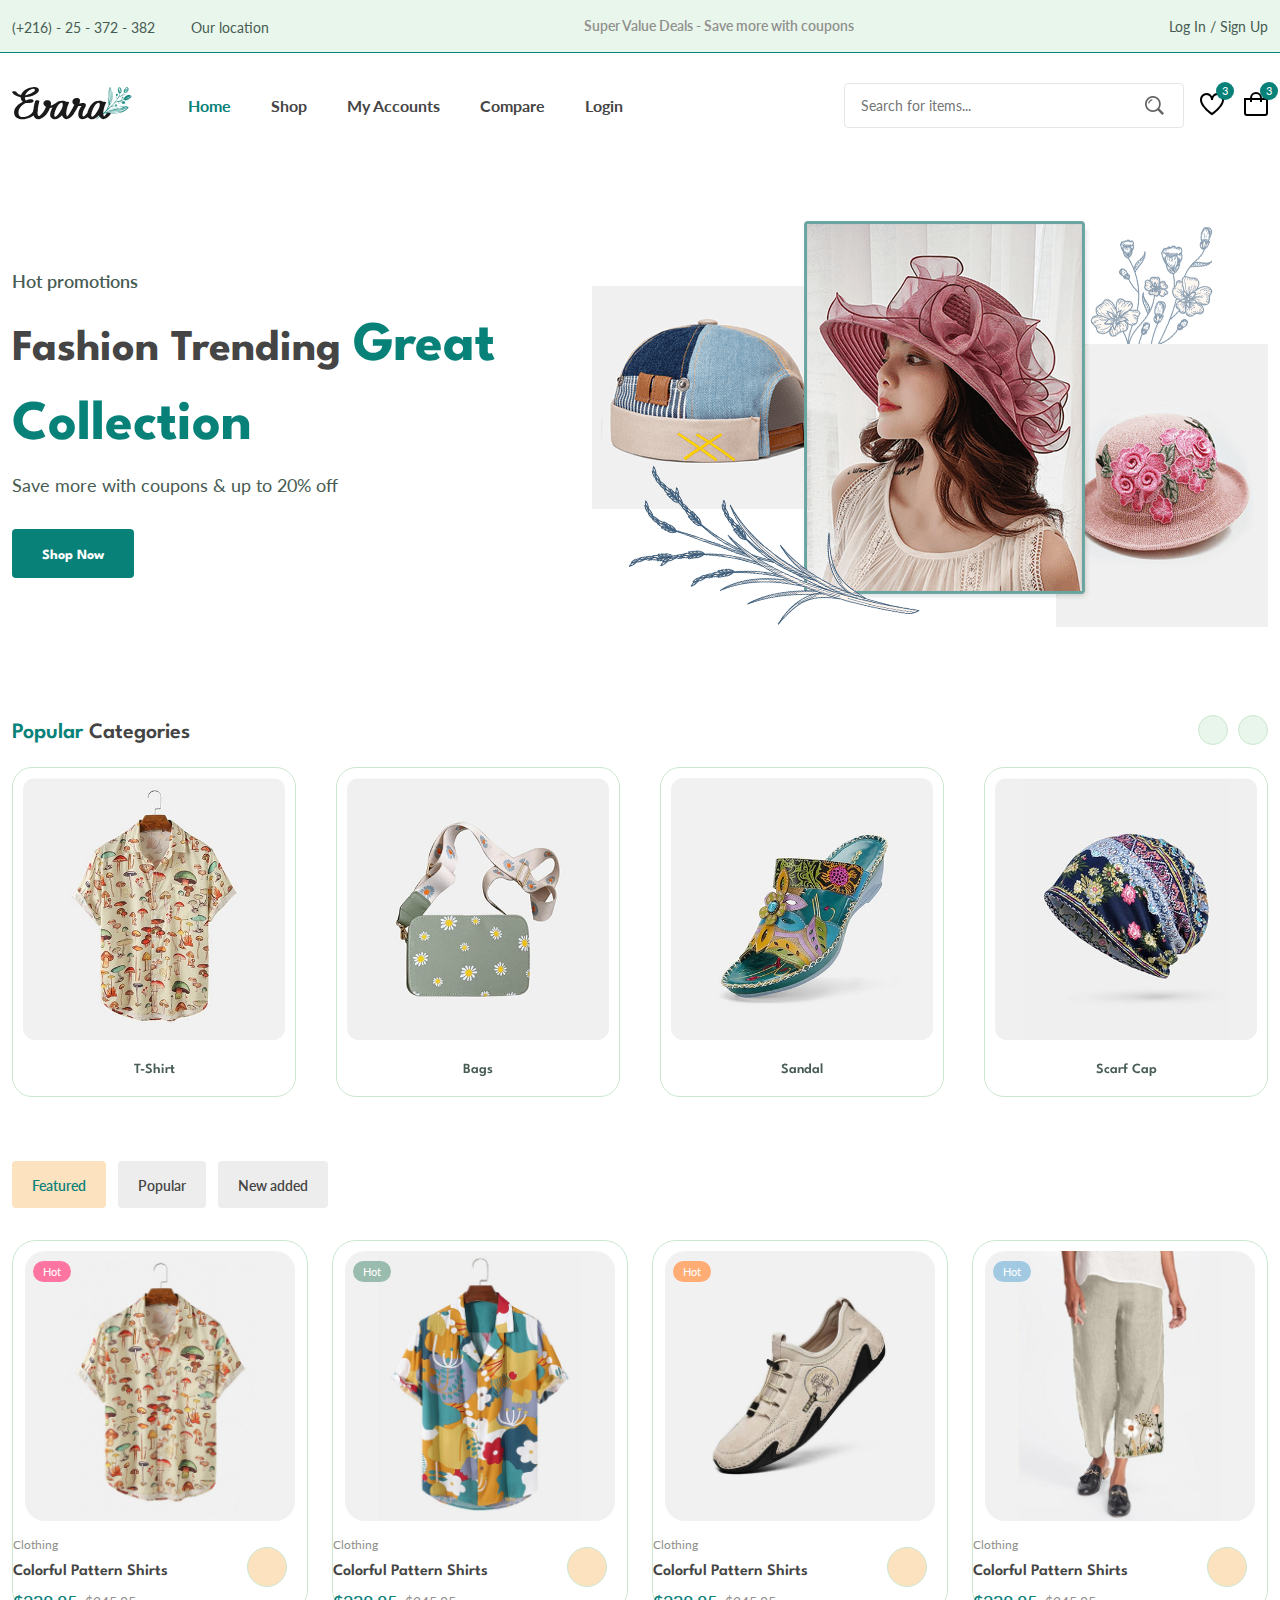
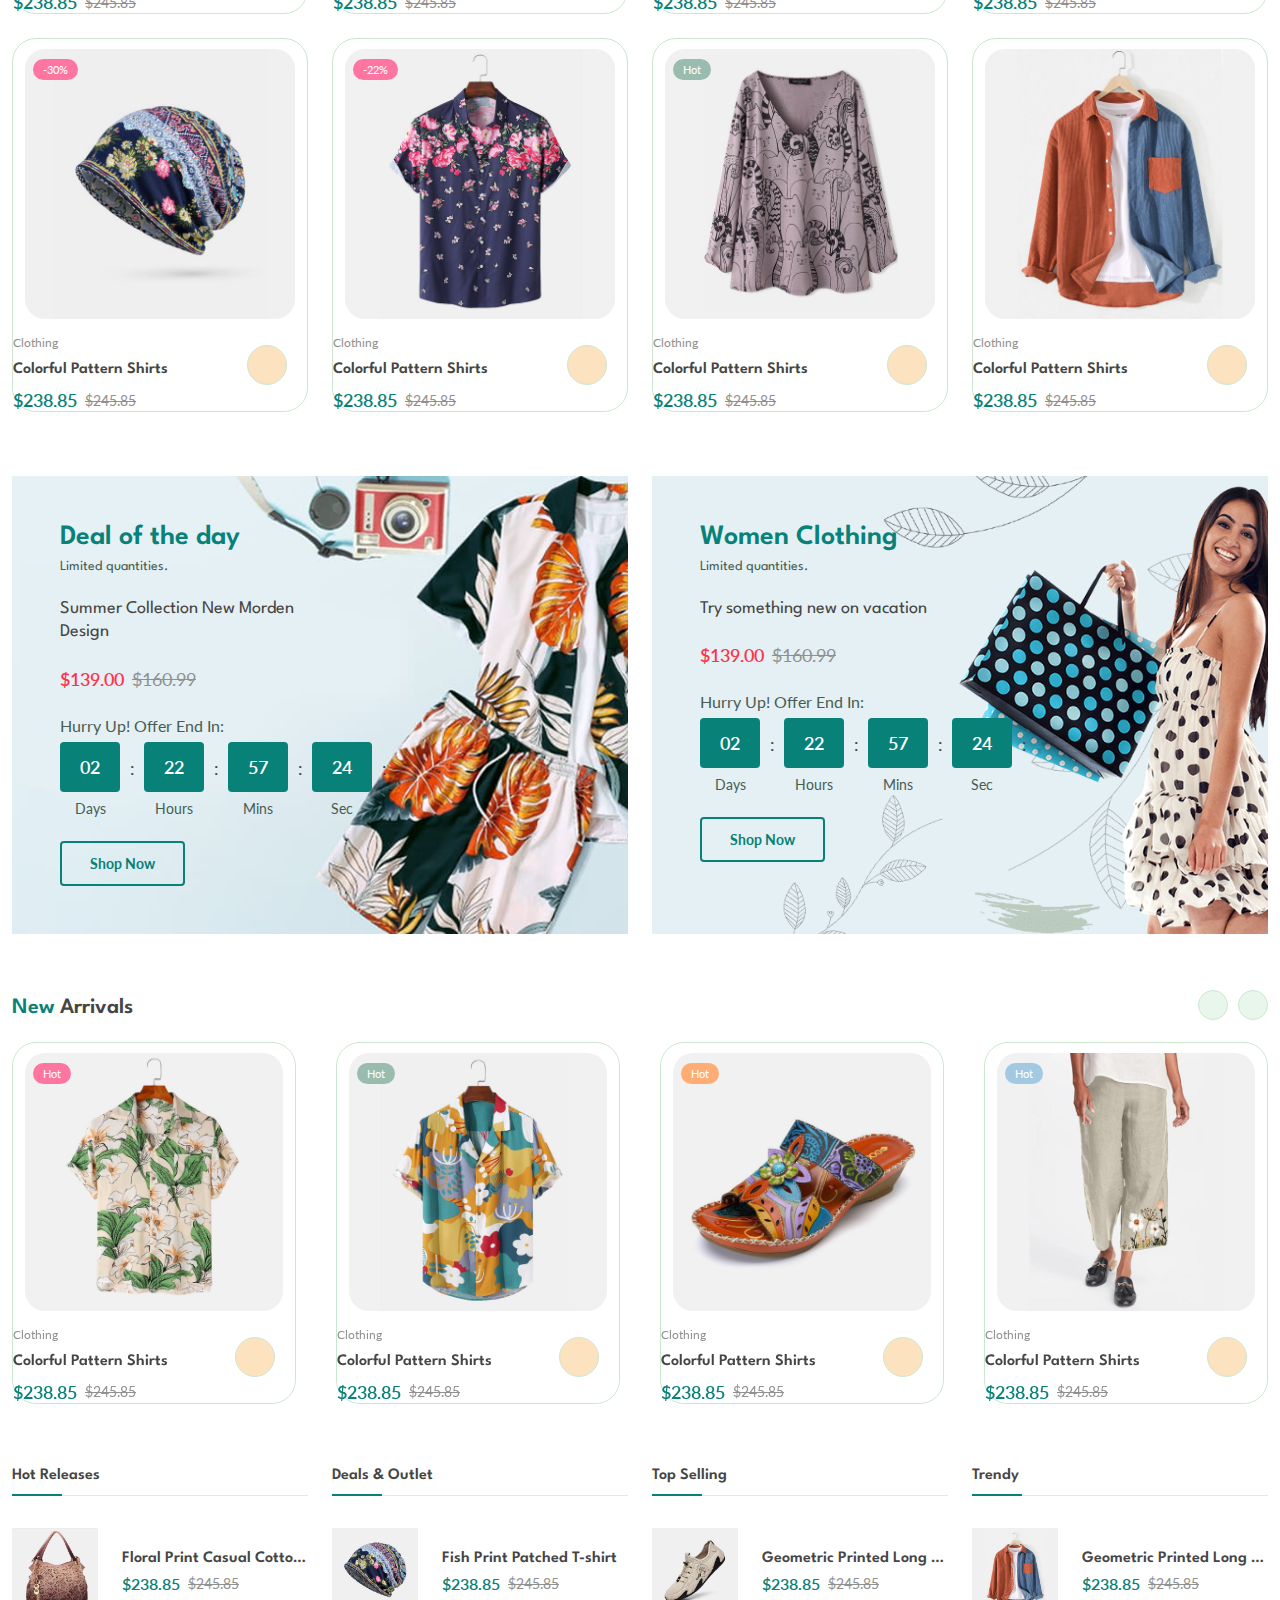
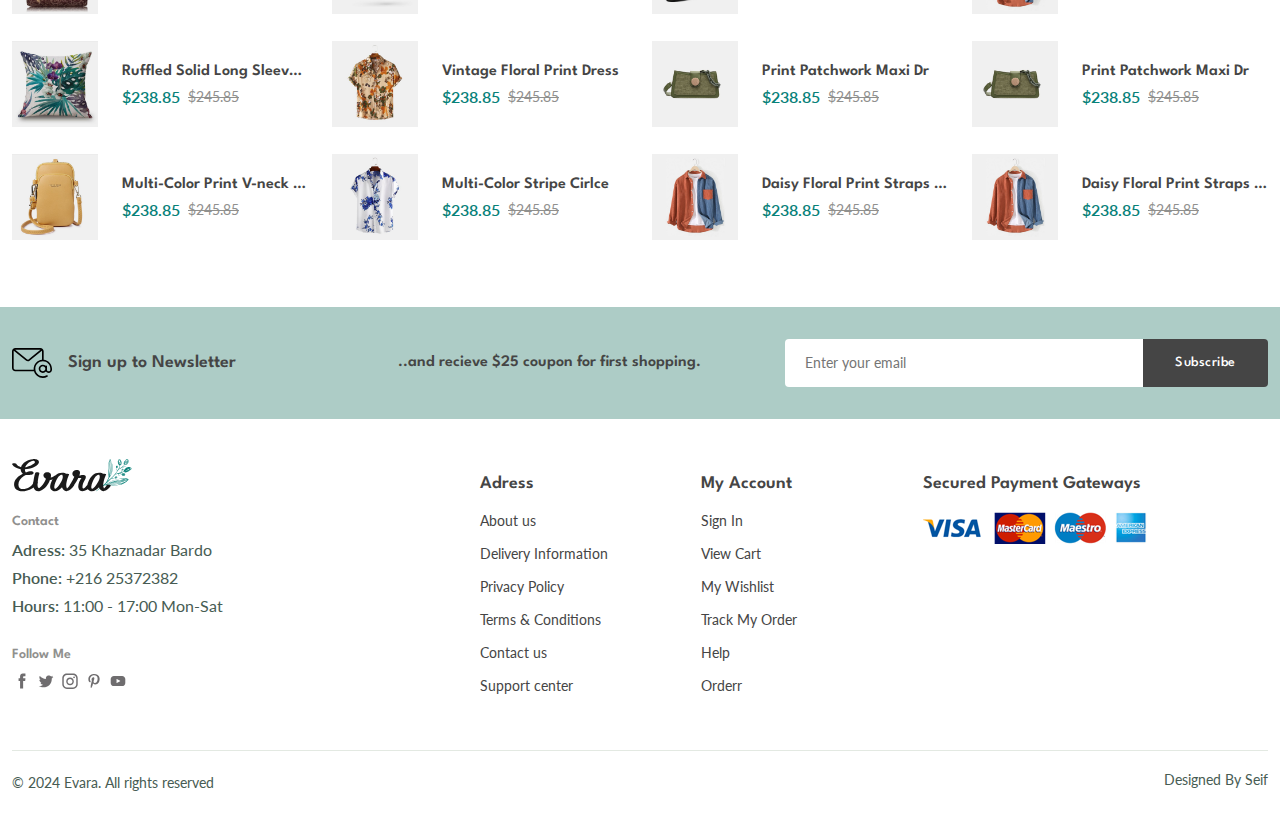
==== index.html @ 5d28c281 "first_try(without responsive and login)" ====
<!DOCTYPE html>
<html lang="en">
  <head>
    <meta charset="UTF-8" />
    <meta name="viewport" content="width=device-width, initial-scale=1.0" />

    <!--=============== FLATICON ===============-->
    <link rel='stylesheet' href='https://cdn-uicons.flaticon.com/2.6.0/uicons-bold-straight/css/uicons-bold-straight.css'>

    <!--=============== SWIPER CSS ===============-->
    <link
      rel="stylesheet"
      href="https://cdn.jsdelivr.net/npm/swiper@11/swiper-bundle.min.css"
    />

    <!--=============== CSS ===============-->
    <link rel="stylesheet" href="assets/css/styles.css" />

    <title>Ecommerce Website</title>
  </head>
  <body>
    <!--=============== HEADER ===============-->
    <header class="header">
      <div class="header__top">
        <div class="header__container container">
          <div class="header__contact">
            <span>(+216) - 25 - 372 - 382 </span>
            
            <span> Our location </span>
          </div>
          <p class="header__alert-news">
            Super Value Deals - Save more with coupons

          </p>

          <a href="login-register.html" class="header__top-action">
            Log In / Sign Up
          </a>
        </div>
      </div>

      <nav class="nav container">
        <a href="index.html" class="nav__logo">
          <img src="assets/img/logo.svg" alt="" class="nav__logo-img">
        </a>

        <div class="nav__menu" id="nav-menu">
          <ul class="nav__list">
            <li class="nav__item">
              <a href="index.html" class="nav__link active-link">Home</a>
            </li>

            <li class="nav__item">
              <a href="shop.html" class="nav__link">Shop</a>
            </li>

            <li class="nav__item">
              <a href="accounts.html" class="nav__link">My Accounts</a>
            </li>

            <li class="nav__item">
              <a href="compare.html" class="nav__link">Compare</a>
            </li>

            <li class="nav__item">
              <a href="login-register.html" class="nav__link">Login</a>
            </li>
          </ul>

          <div class="header__search">
            <input type="text"  placeholder="Search for items..."  
            class="form__input"
            />

            <button class="search__btn">
              <img src="assets/img/search.png" alt="">

            </button>
          </div>
        </div>

        <div class="header__user-actions">
          <a href="wishlist.html" class="header__action-btn">
            <img src="assets/img/icon-heart.svg" alt="">
            <span class="count">3</span>
          </a>

          <a href="wishlist.html" class="header__action-btn">
            <img src="assets/img/icon-cart.svg" alt="">
            <span class="count">3</span>
          </a>
        </div>
      </nav>
    </header>

    <!--=============== MAIN ===============-->
    <main class="main">
      <!--=============== HOME ===============-->
      <section class="home section--lg">
        <div class="home__container container grid">
          <div class="home__content">
            <span class="home__subtitle">Hot promotions</span>
            <h1 class="home__title">Fashion Trending <span>Great Collection</span>
            </h1>
            <p class="home__description">
              Save more with coupons & up to 20% off
            </p>
            <a href="shop.html" class="btn">Shop Now</a>
          </div>

          <img src="assets/img/home-img.png" alt="" class="home__img">
        </div>
      </section>

      <!--=============== CATEGORIES ===============-->
      <section class="categories container section">
        <h3 class="section__title"><span>Popular</span> Categories</h3>

        <div class="categories__container swiper">
          <div class="swiper-wrapper">
            <a href="shop.html" class="category__item swiper-slide">
              <img src="assets/img/category-1.jpg" alt=""
               class="category__img">

               <h3 class="category__title">T-Shirt</h3>
            </a>

            <a href="shop.html" class="category__item swiper-slide">
              <img src="assets/img/category-2.jpg" alt=""
               class="category__img">

               <h3 class="category__title">Bags</h3>
            </a>

            <a href="shop.html" class="category__item swiper-slide">
              <img src="assets/img/category-3.jpg" alt=""
               class="category__img">

               <h3 class="category__title">Sandal</h3>
            </a>

            <a href="shop.html" class="category__item swiper-slide">
              <img src="assets/img/category-4.jpg" alt=""
               class="category__img">

               <h3 class="category__title">Scarf Cap</h3>
            </a>

            <a href="shop.html" class="category__item swiper-slide">
              <img src="assets/img/category-5.jpg" alt=""
               class="category__img">

               <h3 class="category__title">Shoes</h3>
            </a>


            <a href="shop.html" class="category__item swiper-slide">
              <img src="assets/img/category-6.jpg" alt=""
               class="category__img">

               <h3 class="category__title">Pillowcase</h3>
            </a>

            <a href="shop.html" class="category__item swiper-slide">
              <img src="assets/img/category-7.jpg" alt=""
               class="category__img">

               <h3 class="category__title">Jumpsuit</h3>
            </a>

            <a href="shop.html" class="category__item swiper-slide">
              <img src="assets/img/category-8.jpg" alt=""
               class="category__img">

               <h3 class="category__title">Hats</h3>
            </a>

          </div>

          <div class="swiper-button-next">
            <i class="fi fi-bs-angle-right"></i>
          </div>
          <div class="swiper-button-prev">
            <i class="fi fi-bs-angle-left"></i>
          </div>
          

        </div>
      </section>

      <!--=============== PRODUCTS ===============-->
      <section class="products section container">
        <div class="tab__btns">
          <span class="tab__btn active-tab" data-target="#featured"
          >Featured</span>
          <span class="tab__btn" data-target="#popular">Popular</span>
          <span class="tab__btn" data-target="#new-added">New added</span>
        </div>
   
        <div class="tab__items">
          <div class="tab__item active-tab" content id="featured">
            <div class="products__container grid">
              <div class="product__item">
                <div class="product__banner">
                  <a href="details.html" class="product__images">
                    <img src="assets/img/product-1-1.jpg" alt="Product Image 1" class="product__img default">
                    <img src="assets/img/product-1-2.jpg" alt="Product Image 2" class="product__img hover">
                  </a>
              
                  <div class="product__actions">
                    <a href="#" class="action__btn" aria-label="Quick View">
                      <i class="fi fi-rs-eye"></i>
                    </a>
              
                    <a href="#" class="action__btn" aria-label="Add to wishlist">
                      <i class="fi fi-rs-heart"></i>
                    </a>
                    
                    <a href="#" class="action__btn" aria-label="Compare">
                      <i class="fi fi-rs-shuffle"></i>
                    </a>
                  </div>
              
                  <div class="product__badge light-pink">Hot</div>
                </div>
              
                <div class="product__content">
                  <span class="product__category">Clothing</span>
                  <a href="details.html">
                    <h3 class="product__title">Colorful Pattern Shirts</h3>
                  </a>
                  <div class="product__rating">
                    <i class="fi fi-rr-star"></i>
                    <i class="fi fi-rr-star"></i>
                    <i class="fi fi-rr-star"></i>
                    <i class="fi fi-rr-star"></i>
                    <i class="fi fi-rr-star"></i>
                  </div>
                  <div class="product__price flex">
                    <span class="new__price">$238.85</span>
                    <span class="old__price">$245.85</span>
                  </div>
              
                  <a href="#" class="action__btn cart__btn" aria-label="Add To Cart">
                    <i class="fi fi-rr-shopping-bag"></i>
                  </a>
                </div>
              </div>
              

              <div class="product__item">
                <div class="product__banner">
                  <a href="details.html" class="product__images">
                    <img src="assets/img/product-2-1.jpg" alt="" class="product__img default">
                    <img src="assets/img/product-2-2.jpg" alt="" class="product__img hover">
                  </a>
              
                  <div class="product__actions">
                    <a href="#" class="action__btn" aria-label="Quick View">
                      <i class="fi fi-rs-eye"></i>
                    </a>
              
                    <a href="#" class="action__btn" aria-label="Add to wishlist">
                      <i class="fi fi-rs-heart"></i>
                    </a>
              
                    <a href="#" class="action__btn" aria-label="Compare">
                      <i class="fi fi-rs-shuffle"></i>
                    </a>
                  </div>
              
                  <div class="product__badge light-green">Hot</div>
                </div>
              
                <div class="product__content">
                  <span class="product__category">Clothing</span>
                  <a href="details.html">
                    <h3 class="product__title">Colorful Pattern Shirts</h3>
                  </a>
                  <div class="product__rating">
                    <i class="fi fi-rs-star"></i>
                    <i class="fi fi-rs-star"></i>
                    <i class="fi fi-rs-star"></i>
                    <i class="fi fi-rs-star"></i>
                    <i class="fi fi-rs-star"></i>
                  </div>
                  <div class="product__price flex">
                    <span class="new__price">$238.85</span>
                    <span class="old__price">$245.85</span>
                  </div>
              
                  <a href="#" class="action__btn cart__btn" aria-label="Add To Cart">
                    <i class="fi fi-rs-shopping-bag-add"></i>
                  </a>
                </div>
              </div>
              

              <div class="product__item">
                <div class="product__banner">
                  <a href="details.html" class="product__images">
                    <img src="assets/img/product-3-1.jpg" alt="" class="product__img default">
                    <img src="assets/img/product-3-2.jpg" alt="" class="product__img hover">
                  </a>
              
                  <div class="product__actions">
                    <a href="#" class="action__btn" aria-label="Quick View">
                      <i class="fi fi-rs-eye"></i>
                    </a>
              
                    <a href="#" class="action__btn" aria-label="Add to wishlist">
                      <i class="fi fi-rs-heart"></i>
                    </a>
              
                    <a href="#" class="action__btn" aria-label="Compare">
                      <i class="fi fi-rs-shuffle"></i>
                    </a>
                  </div>
              
                  <div class="product__badge light-orange">Hot</div>
                </div>
              
                <div class="product__content">
                  <span class="product__category">Clothing</span>
                  <a href="details.html">
                    <h3 class="product__title">Colorful Pattern Shirts</h3>
                  </a>
                  <div class="product__rating">
                    <i class="fi fi-rs-star"></i>
                    <i class="fi fi-rs-star"></i>
                    <i class="fi fi-rs-star"></i>
                    <i class="fi fi-rs-star"></i>
                    <i class="fi fi-rs-star"></i>
                  </div>
                  <div class="product__price flex">
                    <span class="new__price">$238.85</span>
                    <span class="old__price">$245.85</span>
                  </div>
              
                  <a href="#" class="action__btn cart__btn" aria-label="Add To Cart">
                    <i class="fi fi-rs-shopping-bag-add"></i>
                  </a>
                </div>
              </div>
              
              <div class="product__item">
                <div class="product__banner">
                  <a href="details.html" class="product__images">
                    <img src="assets/img/product-4-1.jpg" alt="" class="product__img default">
                    <img src="assets/img/product-4-2.jpg" alt="" class="product__img hover">
                  </a>
              
                  <div class="product__actions">
                    <a href="#" class="action__btn" aria-label="Quick View">
                      <i class="fi fi-rs-eye"></i>
                    </a>
              
                    <a href="#" class="action__btn" aria-label="Add to wishlist">
                      <i class="fi fi-rs-heart"></i>
                    </a>
              
                    <a href="#" class="action__btn" aria-label="Compare">
                      <i class="fi fi-rs-shuffle"></i>
                    </a>
                  </div>
              
                  <div class="product__badge light-blue">Hot</div>
                </div>
              
                <div class="product__content">
                  <span class="product__category">Clothing</span>
                  <a href="details.html">
                    <h3 class="product__title">Colorful Pattern Shirts</h3>
                  </a>
                  <div class="product__rating">
                    <i class="fi fi-rs-star"></i>
                    <i class="fi fi-rs-star"></i>
                    <i class="fi fi-rs-star"></i>
                    <i class="fi fi-rs-star"></i>
                    <i class="fi fi-rs-star"></i>
                  </div>
                  <div class="product__price flex">
                    <span class="new__price">$238.85</span>
                    <span class="old__price">$245.85</span>
                  </div>
              
                  <a href="#" class="action__btn cart__btn" aria-label="Add To Cart">
                    <i class="fi fi-rs-shopping-bag-add"></i>
                  </a>
                </div>
              </div>
              
              <div class="product__item">
                <div class="product__banner">
                  <a href="details.html" class="product__images">
                    <img src="assets/img/product-5-1.jpg" alt="" class="product__img default">
                    <img src="assets/img/product-5-2.jpg" alt="" class="product__img hover">
                  </a>
              
                  <div class="product__actions">
                    <a href="#" class="action__btn" aria-label="Quick View">
                      <i class="fi fi-rs-eye"></i>
                    </a>
              
                    <a href="#" class="action__btn" aria-label="Add to wishlist">
                      <i class="fi fi-rs-heart"></i>
                    </a>
              
                    <a href="#" class="action__btn" aria-label="Compare">
                      <i class="fi fi-rs-shuffle"></i>
                    </a>
                  </div>
              
                  <div class="product__badge light-pink">-30%</div>
                </div>
              
                <div class="product__content">
                  <span class="product__category">Clothing</span>
                  <a href="details.html">
                    <h3 class="product__title">Colorful Pattern Shirts</h3>
                  </a>
                  <div class="product__rating">
                    <i class="fi fi-rs-star"></i>
                    <i class="fi fi-rs-star"></i>
                    <i class="fi fi-rs-star"></i>
                    <i class="fi fi-rs-star"></i>
                    <i class="fi fi-rs-star"></i>
                  </div>
                  <div class="product__price flex">
                    <span class="new__price">$238.85</span>
                    <span class="old__price">$245.85</span>
                  </div>
              
                  <a href="#" class="action__btn cart__btn" aria-label="Add To Cart">
                    <i class="fi fi-rs-shopping-bag-add"></i>
                  </a>
                </div>
              </div>
              
                      
              <div class="product__item">
                <div class="product__banner">
                  <a href="details.html" class="product__images">
                    <img src="assets/img/product-6-1.jpg" alt="" class="product__img default">
                    <img src="assets/img/product-6-2.jpg" alt="" class="product__img hover">
                  </a>
              
                  <div class="product__actions">
                    <a href="#" class="action__btn" aria-label="Quick View">
                      <i class="fi fi-rs-eye"></i>
                    </a>
              
                    <a href="#" class="action__btn" aria-label="Add to wishlist">
                      <i class="fi fi-rs-heart"></i>
                    </a>
              
                    <a href="#" class="action__btn" aria-label="Compare">
                      <i class="fi fi-rs-shuffle"></i>
                    </a>
                  </div>
              
                  <div class="product__badge light-pink">-22%</div>
                </div>
              
                <div class="product__content">
                  <span class="product__category">Clothing</span>
                  <a href="details.html">
                    <h3 class="product__title">Colorful Pattern Shirts</h3>
                  </a>
                  <div class="product__rating">
                    <i class="fi fi-rs-star"></i>
                    <i class="fi fi-rs-star"></i>
                    <i class="fi fi-rs-star"></i>
                    <i class="fi fi-rs-star"></i>
                    <i class="fi fi-rs-star"></i>
                  </div>
                  <div class="product__price flex">
                    <span class="new__price">$238.85</span>
                    <span class="old__price">$245.85</span>
                  </div>
              
                  <a href="#" class="action__btn cart__btn" aria-label="Add To Cart">
                    <i class="fi fi-rs-shopping-bag-add"></i>
                  </a>
                </div>
              </div>
              
              <div class="product__item">
                <div class="product__banner">
                  <a href="details.html" class="product__images">
                    <img src="assets/img/product-7-1.jpg" alt="" class="product__img default">
                    <img src="assets/img/product-7-2.jpg" alt="" class="product__img hover">
                  </a>
              
                  <div class="product__actions">
                    <a href="#" class="action__btn" aria-label="Quick View">
                      <i class="fi fi-rs-eye"></i>
                    </a>
              
                    <a href="#" class="action__btn" aria-label="Add to wishlist">
                      <i class="fi fi-rs-heart"></i>
                    </a>
              
                    <a href="#" class="action__btn" aria-label="Compare">
                      <i class="fi fi-rs-shuffle"></i>
                    </a>
                  </div>
              
                  <div class="product__badge light-green">Hot</div>
                </div>
              
                <div class="product__content">
                  <span class="product__category">Clothing</span>
                  <a href="details.html">
                    <h3 class="product__title">Colorful Pattern Shirts</h3>
                  </a>
                  <div class="product__rating">
                    <i class="fi fi-rs-star"></i>
                    <i class="fi fi-rs-star"></i>
                    <i class="fi fi-rs-star"></i>
                    <i class="fi fi-rs-star"></i>
                    <i class="fi fi-rs-star"></i>
                  </div>
                  <div class="product__price flex">
                    <span class="new__price">$238.85</span>
                    <span class="old__price">$245.85</span>
                  </div>
              
                  <a href="#" class="action__btn cart__btn" aria-label="Add To Cart">
                    <i class="fi fi-rs-shopping-bag-add"></i>
                  </a>
                </div>
              </div>
              
                          
              <div class="product__item">
                <div class="product__banner">
                  <a href="details.html" class="product__images">
                    <img src="assets/img/product-8-1.jpg" alt="Product Image Front View" 
                    class="product__img default">
                    <img src="assets/img/product-8-2.jpg" alt="Product Image Hover View" 
                    class="product__img hover">
                  </a>
              
                  <div class="product__actions">
                    <a href="#" class="action__btn" aria-label="Quick View">
                      <i class="fi fi-rs-eye"></i>
                    </a>
              
                    <a href="#" class="action__btn" aria-label="Add to wishlist">
                      <i class="fi fi-rs-heart"></i>
                    </a>
              
                    <a href="#" class="action__btn" aria-label="Compare">
                      <i class="fi fi-rs-shuffle"></i>
                    </a>
                  </div>        
                </div>
              
                <div class="product__content">
                  <span class="product__category">Clothing</span>
                  <a href="details.html">
                    <h3 class="product__title">Colorful Pattern Shirts</h3> <!-- Corrected Typo -->
                  </a>
                  <div class="product__rating">
                    <i class="fi fi-rs-star"></i>
                    <i class="fi fi-rs-star"></i>
                    <i class="fi fi-rs-star"></i>
                    <i class="fi fi-rs-star"></i>
                    <i class="fi fi-rs-star"></i>
                  </div>
                  <div class="product__price flex">
                    <span class="new__price">$238.85</span>
                    <span class="old__price">$245.85</span>
                  </div>
              
                  <a href="#" class="action__btn cart__btn" aria-label="Add To Cart">
                    <i class="fi fi-rs-shopping-bag-add"></i>
                  </a>
                </div>
              </div>
              

                
            </div>
          </div>

          <div class="tab__item " content id="popular">
            <div class="products__container grid">
              <div class="product__item">
                <div class="product__banner">
                  <a href="details.html" class="product__images">
                    <img src="assets/img/product-9-1.jpg" alt="Product Image 1" class="product__img default">
                    <img src="assets/img/product-9-2.jpg" alt="Product Image 2" class="product__img hover">
                  </a>
              
                  <div class="product__actions">
                    <a href="#" class="action__btn" aria-label="Quick View">
                      <i class="fi fi-rs-eye"></i>
                    </a>
              
                    <a href="#" class="action__btn" aria-label="Add to wishlist">
                      <i class="fi fi-rs-heart"></i>
                    </a>
                    
                    <a href="#" class="action__btn" aria-label="Compare">
                      <i class="fi fi-rs-shuffle"></i>
                    </a>
                  </div>
              
                  <div class="product__badge light-pink">Hot</div>
                </div>
              
                <div class="product__content">
                  <span class="product__category">Clothing</span>
                  <a href="details.html">
                    <h3 class="product__title">Colorful Pattern Shirts</h3>
                  </a>
                  <div class="product__rating">
                    <i class="fi fi-rr-star"></i>
                    <i class="fi fi-rr-star"></i>
                    <i class="fi fi-rr-star"></i>
                    <i class="fi fi-rr-star"></i>
                    <i class="fi fi-rr-star"></i>
                  </div>
                  <div class="product__price flex">
                    <span class="new__price">$238.85</span>
                    <span class="old__price">$245.85</span>
                  </div>
              
                  <a href="#" class="action__btn cart__btn" aria-label="Add To Cart">
                    <i class="fi fi-rr-shopping-bag"></i>
                  </a>
                </div>
              </div>
              

              <div class="product__item">
                <div class="product__banner">
                  <a href="details.html" class="product__images">
                    <img src="assets/img/product-2-1.jpg" alt="" class="product__img default">
                    <img src="assets/img/product-2-2.jpg" alt="" class="product__img hover">
                  </a>
              
                  <div class="product__actions">
                    <a href="#" class="action__btn" aria-label="Quick View">
                      <i class="fi fi-rs-eye"></i>
                    </a>
              
                    <a href="#" class="action__btn" aria-label="Add to wishlist">
                      <i class="fi fi-rs-heart"></i>
                    </a>
              
                    <a href="#" class="action__btn" aria-label="Compare">
                      <i class="fi fi-rs-shuffle"></i>
                    </a>
                  </div>
              
                  <div class="product__badge light-green">Hot</div>
                </div>
              
                <div class="product__content">
                  <span class="product__category">Clothing</span>
                  <a href="details.html">
                    <h3 class="product__title">Colorful Pattern Shirts</h3>
                  </a>
                  <div class="product__rating">
                    <i class="fi fi-rs-star"></i>
                    <i class="fi fi-rs-star"></i>
                    <i class="fi fi-rs-star"></i>
                    <i class="fi fi-rs-star"></i>
                    <i class="fi fi-rs-star"></i>
                  </div>
                  <div class="product__price flex">
                    <span class="new__price">$238.85</span>
                    <span class="old__price">$245.85</span>
                  </div>
              
                  <a href="#" class="action__btn cart__btn" aria-label="Add To Cart">
                    <i class="fi fi-rs-shopping-bag-add"></i>
                  </a>
                </div>
              </div>
              

              <div class="product__item">
                <div class="product__banner">
                  <a href="details.html" class="product__images">
                    <img src="assets/img/product-10-1.jpg" alt="" class="product__img default">
                    <img src="assets/img/product-10-2.jpg" alt="" class="product__img hover">
                  </a>
              
                  <div class="product__actions">
                    <a href="#" class="action__btn" aria-label="Quick View">
                      <i class="fi fi-rs-eye"></i>
                    </a>
              
                    <a href="#" class="action__btn" aria-label="Add to wishlist">
                      <i class="fi fi-rs-heart"></i>
                    </a>
              
                    <a href="#" class="action__btn" aria-label="Compare">
                      <i class="fi fi-rs-shuffle"></i>
                    </a>
                  </div>
              
                  <div class="product__badge light-orange">Hot</div>
                </div>
              
                <div class="product__content">
                  <span class="product__category">Clothing</span>
                  <a href="details.html">
                    <h3 class="product__title">Colorful Pattern Shirts</h3>
                  </a>
                  <div class="product__rating">
                    <i class="fi fi-rs-star"></i>
                    <i class="fi fi-rs-star"></i>
                    <i class="fi fi-rs-star"></i>
                    <i class="fi fi-rs-star"></i>
                    <i class="fi fi-rs-star"></i>
                  </div>
                  <div class="product__price flex">
                    <span class="new__price">$238.85</span>
                    <span class="old__price">$245.85</span>
                  </div>
              
                  <a href="#" class="action__btn cart__btn" aria-label="Add To Cart">
                    <i class="fi fi-rs-shopping-bag-add"></i>
                  </a>
                </div>
              </div>
              
              <div class="product__item">
                <div class="product__banner">
                  <a href="details.html" class="product__images">
                    <img src="assets/img/product-4-1.jpg" alt="" class="product__img default">
                    <img src="assets/img/product-4-2.jpg" alt="" class="product__img hover">
                  </a>
              
                  <div class="product__actions">
                    <a href="#" class="action__btn" aria-label="Quick View">
                      <i class="fi fi-rs-eye"></i>
                    </a>
              
                    <a href="#" class="action__btn" aria-label="Add to wishlist">
                      <i class="fi fi-rs-heart"></i>
                    </a>
              
                    <a href="#" class="action__btn" aria-label="Compare">
                      <i class="fi fi-rs-shuffle"></i>
                    </a>
                  </div>
              
                  <div class="product__badge light-blue">Hot</div>
                </div>
              
                <div class="product__content">
                  <span class="product__category">Clothing</span>
                  <a href="details.html">
                    <h3 class="product__title">Colorful Pattern Shirts</h3>
                  </a>
                  <div class="product__rating">
                    <i class="fi fi-rs-star"></i>
                    <i class="fi fi-rs-star"></i>
                    <i class="fi fi-rs-star"></i>
                    <i class="fi fi-rs-star"></i>
                    <i class="fi fi-rs-star"></i>
                  </div>
                  <div class="product__price flex">
                    <span class="new__price">$238.85</span>
                    <span class="old__price">$245.85</span>
                  </div>
              
                  <a href="#" class="action__btn cart__btn" aria-label="Add To Cart">
                    <i class="fi fi-rs-shopping-bag-add"></i>
                  </a>
                </div>
              </div>
              
              <div class="product__item">
                <div class="product__banner">
                  <a href="details.html" class="product__images">
                    <img src="assets/img/product-5-1.jpg" alt="" class="product__img default">
                    <img src="assets/img/product-5-2.jpg" alt="" class="product__img hover">
                  </a>
              
                  <div class="product__actions">
                    <a href="#" class="action__btn" aria-label="Quick View">
                      <i class="fi fi-rs-eye"></i>
                    </a>
              
                    <a href="#" class="action__btn" aria-label="Add to wishlist">
                      <i class="fi fi-rs-heart"></i>
                    </a>
              
                    <a href="#" class="action__btn" aria-label="Compare">
                      <i class="fi fi-rs-shuffle"></i>
                    </a>
                  </div>
              
                  <div class="product__badge light-pink">-30%</div>
                </div>
              
                <div class="product__content">
                  <span class="product__category">Clothing</span>
                  <a href="details.html">
                    <h3 class="product__title">Colorful Pattern Shirts</h3>
                  </a>
                  <div class="product__rating">
                    <i class="fi fi-rs-star"></i>
                    <i class="fi fi-rs-star"></i>
                    <i class="fi fi-rs-star"></i>
                    <i class="fi fi-rs-star"></i>
                    <i class="fi fi-rs-star"></i>
                  </div>
                  <div class="product__price flex">
                    <span class="new__price">$238.85</span>
                    <span class="old__price">$245.85</span>
                  </div>
              
                  <a href="#" class="action__btn cart__btn" aria-label="Add To Cart">
                    <i class="fi fi-rs-shopping-bag-add"></i>
                  </a>
                </div>
              </div>
              
                      
              <div class="product__item">
                <div class="product__banner">
                  <a href="details.html" class="product__images">
                    <img src="assets/img/product-11-1.jpg" alt="" class="product__img default">
                    <img src="assets/img/product-11-2.jpg" alt="" class="product__img hover">
                  </a>
              
                  <div class="product__actions">
                    <a href="#" class="action__btn" aria-label="Quick View">
                      <i class="fi fi-rs-eye"></i>
                    </a>
              
                    <a href="#" class="action__btn" aria-label="Add to wishlist">
                      <i class="fi fi-rs-heart"></i>
                    </a>
              
                    <a href="#" class="action__btn" aria-label="Compare">
                      <i class="fi fi-rs-shuffle"></i>
                    </a>
                  </div>
              
                  <div class="product__badge light-pink">-22%</div>
                </div>
              
                <div class="product__content">
                  <span class="product__category">Clothing</span>
                  <a href="details.html">
                    <h3 class="product__title">Colorful Pattern Shirts</h3>
                  </a>
                  <div class="product__rating">
                    <i class="fi fi-rs-star"></i>
                    <i class="fi fi-rs-star"></i>
                    <i class="fi fi-rs-star"></i>
                    <i class="fi fi-rs-star"></i>
                    <i class="fi fi-rs-star"></i>
                  </div>
                  <div class="product__price flex">
                    <span class="new__price">$238.85</span>
                    <span class="old__price">$245.85</span>
                  </div>
              
                  <a href="#" class="action__btn cart__btn" aria-label="Add To Cart">
                    <i class="fi fi-rs-shopping-bag-add"></i>
                  </a>
                </div>
              </div>
              
              <div class="product__item">
                <div class="product__banner">
                  <a href="details.html" class="product__images">
                    <img src="assets/img/product-7-1.jpg" alt="" class="product__img default">
                    <img src="assets/img/product-7-2.jpg" alt="" class="product__img hover">
                  </a>
              
                  <div class="product__actions">
                    <a href="#" class="action__btn" aria-label="Quick View">
                      <i class="fi fi-rs-eye"></i>
                    </a>
              
                    <a href="#" class="action__btn" aria-label="Add to wishlist">
                      <i class="fi fi-rs-heart"></i>
                    </a>
              
                    <a href="#" class="action__btn" aria-label="Compare">
                      <i class="fi fi-rs-shuffle"></i>
                    </a>
                  </div>
              
                  <div class="product__badge light-green">Hot</div>
                </div>
              
                <div class="product__content">
                  <span class="product__category">Clothing</span>
                  <a href="details.html">
                    <h3 class="product__title">Colorful Pattern Shirts</h3>
                  </a>
                  <div class="product__rating">
                    <i class="fi fi-rs-star"></i>
                    <i class="fi fi-rs-star"></i>
                    <i class="fi fi-rs-star"></i>
                    <i class="fi fi-rs-star"></i>
                    <i class="fi fi-rs-star"></i>
                  </div>
                  <div class="product__price flex">
                    <span class="new__price">$238.85</span>
                    <span class="old__price">$245.85</span>
                  </div>
              
                  <a href="#" class="action__btn cart__btn" aria-label="Add To Cart">
                    <i class="fi fi-rs-shopping-bag-add"></i>
                  </a>
                </div>
              </div>
              
                          
              <div class="product__item">
                <div class="product__banner">
                  <a href="details.html" class="product__images">
                    <img src="assets/img/product-8-1.jpg" alt="Product Image Front View" 
                    class="product__img default">
                    <img src="assets/img/product-8-2.jpg" alt="Product Image Hover View" 
                    class="product__img hover">
                  </a>
              
                  <div class="product__actions">
                    <a href="#" class="action__btn" aria-label="Quick View">
                      <i class="fi fi-rs-eye"></i>
                    </a>
              
                    <a href="#" class="action__btn" aria-label="Add to wishlist">
                      <i class="fi fi-rs-heart"></i>
                    </a>
              
                    <a href="#" class="action__btn" aria-label="Compare">
                      <i class="fi fi-rs-shuffle"></i>
                    </a>
                  </div>        
                </div>
              
                <div class="product__content">
                  <span class="product__category">Clothing</span>
                  <a href="details.html">
                    <h3 class="product__title">Colorful Pattern Shirts</h3> <!-- Corrected Typo -->
                  </a>
                  <div class="product__rating">
                    <i class="fi fi-rs-star"></i>
                    <i class="fi fi-rs-star"></i>
                    <i class="fi fi-rs-star"></i>
                    <i class="fi fi-rs-star"></i>
                    <i class="fi fi-rs-star"></i>
                  </div>
                  <div class="product__price flex">
                    <span class="new__price">$238.85</span>
                    <span class="old__price">$245.85</span>
                  </div>
              
                  <a href="#" class="action__btn cart__btn" aria-label="Add To Cart">
                    <i class="fi fi-rs-shopping-bag-add"></i>
                  </a>
                </div>
              </div>
              

                
            </div>
          </div>

          <div class="tab__item" content id="new-added">
            <div class="products__container grid">
              <div class="product__item">
                <div class="product__banner">
                  <a href="details.html" class="product__images">
                    <img src="assets/img/product-1-1.jpg" alt="Product Image 1" class="product__img default">
                    <img src="assets/img/product-1-2.jpg" alt="Product Image 2" class="product__img hover">
                  </a>
              
                  <div class="product__actions">
                    <a href="#" class="action__btn" aria-label="Quick View">
                      <i class="fi fi-rs-eye"></i>
                    </a>
              
                    <a href="#" class="action__btn" aria-label="Add to wishlist">
                      <i class="fi fi-rs-heart"></i>
                    </a>
                    
                    <a href="#" class="action__btn" aria-label="Compare">
                      <i class="fi fi-rs-shuffle"></i>
                    </a>
                  </div>
              
                  <div class="product__badge light-pink">Hot</div>
                </div>
              
                <div class="product__content">
                  <span class="product__category">Clothing</span>
                  <a href="details.html">
                    <h3 class="product__title">Colorful Pattern Shirts</h3>
                  </a>
                  <div class="product__rating">
                    <i class="fi fi-rr-star"></i>
                    <i class="fi fi-rr-star"></i>
                    <i class="fi fi-rr-star"></i>
                    <i class="fi fi-rr-star"></i>
                    <i class="fi fi-rr-star"></i>
                  </div>
                  <div class="product__price flex">
                    <span class="new__price">$238.85</span>
                    <span class="old__price">$245.85</span>
                  </div>
              
                  <a href="#" class="action__btn cart__btn" aria-label="Add To Cart">
                    <i class="fi fi-rr-shopping-bag"></i>
                  </a>
                </div>
              </div>
              

              <div class="product__item">
                <div class="product__banner">
                  <a href="details.html" class="product__images">
                    <img src="assets/img/product-2-1.jpg" alt="" class="product__img default">
                    <img src="assets/img/product-2-2.jpg" alt="" class="product__img hover">
                  </a>
              
                  <div class="product__actions">
                    <a href="#" class="action__btn" aria-label="Quick View">
                      <i class="fi fi-rs-eye"></i>
                    </a>
              
                    <a href="#" class="action__btn" aria-label="Add to wishlist">
                      <i class="fi fi-rs-heart"></i>
                    </a>
              
                    <a href="#" class="action__btn" aria-label="Compare">
                      <i class="fi fi-rs-shuffle"></i>
                    </a>
                  </div>
              
                  <div class="product__badge light-green">Hot</div>
                </div>
              
                <div class="product__content">
                  <span class="product__category">Clothing</span>
                  <a href="details.html">
                    <h3 class="product__title">Colorful Pattern Shirts</h3>
                  </a>
                  <div class="product__rating">
                    <i class="fi fi-rs-star"></i>
                    <i class="fi fi-rs-star"></i>
                    <i class="fi fi-rs-star"></i>
                    <i class="fi fi-rs-star"></i>
                    <i class="fi fi-rs-star"></i>
                  </div>
                  <div class="product__price flex">
                    <span class="new__price">$238.85</span>
                    <span class="old__price">$245.85</span>
                  </div>
              
                  <a href="#" class="action__btn cart__btn" aria-label="Add To Cart">
                    <i class="fi fi-rs-shopping-bag-add"></i>
                  </a>
                </div>
              </div>
              

              <div class="product__item">
                <div class="product__banner">
                  <a href="details.html" class="product__images">
                    <img src="assets/img/product-3-1.jpg" alt="" class="product__img default">
                    <img src="assets/img/product-3-2.jpg" alt="" class="product__img hover">
                  </a>
              
                  <div class="product__actions">
                    <a href="#" class="action__btn" aria-label="Quick View">
                      <i class="fi fi-rs-eye"></i>
                    </a>
              
                    <a href="#" class="action__btn" aria-label="Add to wishlist">
                      <i class="fi fi-rs-heart"></i>
                    </a>
              
                    <a href="#" class="action__btn" aria-label="Compare">
                      <i class="fi fi-rs-shuffle"></i>
                    </a>
                  </div>
              
                  <div class="product__badge light-orange">Hot</div>
                </div>
              
                <div class="product__content">
                  <span class="product__category">Clothing</span>
                  <a href="details.html">
                    <h3 class="product__title">Colorful Pattern Shirts</h3>
                  </a>
                  <div class="product__rating">
                    <i class="fi fi-rs-star"></i>
                    <i class="fi fi-rs-star"></i>
                    <i class="fi fi-rs-star"></i>
                    <i class="fi fi-rs-star"></i>
                    <i class="fi fi-rs-star"></i>
                  </div>
                  <div class="product__price flex">
                    <span class="new__price">$238.85</span>
                    <span class="old__price">$245.85</span>
                  </div>
              
                  <a href="#" class="action__btn cart__btn" aria-label="Add To Cart">
                    <i class="fi fi-rs-shopping-bag-add"></i>
                  </a>
                </div>
              </div>
              
              <div class="product__item">
                <div class="product__banner">
                  <a href="details.html" class="product__images">
                    <img src="assets/img/product-4-1.jpg" alt="" class="product__img default">
                    <img src="assets/img/product-4-2.jpg" alt="" class="product__img hover">
                  </a>
              
                  <div class="product__actions">
                    <a href="#" class="action__btn" aria-label="Quick View">
                      <i class="fi fi-rs-eye"></i>
                    </a>
              
                    <a href="#" class="action__btn" aria-label="Add to wishlist">
                      <i class="fi fi-rs-heart"></i>
                    </a>
              
                    <a href="#" class="action__btn" aria-label="Compare">
                      <i class="fi fi-rs-shuffle"></i>
                    </a>
                  </div>
              
                  <div class="product__badge light-blue">Hot</div>
                </div>
              
                <div class="product__content">
                  <span class="product__category">Clothing</span>
                  <a href="details.html">
                    <h3 class="product__title">Colorful Pattern Shirts</h3>
                  </a>
                  <div class="product__rating">
                    <i class="fi fi-rs-star"></i>
                    <i class="fi fi-rs-star"></i>
                    <i class="fi fi-rs-star"></i>
                    <i class="fi fi-rs-star"></i>
                    <i class="fi fi-rs-star"></i>
                  </div>
                  <div class="product__price flex">
                    <span class="new__price">$238.85</span>
                    <span class="old__price">$245.85</span>
                  </div>
              
                  <a href="#" class="action__btn cart__btn" aria-label="Add To Cart">
                    <i class="fi fi-rs-shopping-bag-add"></i>
                  </a>
                </div>
              </div>
              
              <div class="product__item">
                <div class="product__banner">
                  <a href="details.html" class="product__images">
                    <img src="assets/img/product-5-1.jpg" alt="" class="product__img default">
                    <img src="assets/img/product-5-2.jpg" alt="" class="product__img hover">
                  </a>
              
                  <div class="product__actions">
                    <a href="#" class="action__btn" aria-label="Quick View">
                      <i class="fi fi-rs-eye"></i>
                    </a>
              
                    <a href="#" class="action__btn" aria-label="Add to wishlist">
                      <i class="fi fi-rs-heart"></i>
                    </a>
              
                    <a href="#" class="action__btn" aria-label="Compare">
                      <i class="fi fi-rs-shuffle"></i>
                    </a>
                  </div>
              
                  <div class="product__badge light-pink">-30%</div>
                </div>
              
                <div class="product__content">
                  <span class="product__category">Clothing</span>
                  <a href="details.html">
                    <h3 class="product__title">Colorful Pattern Shirts</h3>
                  </a>
                  <div class="product__rating">
                    <i class="fi fi-rs-star"></i>
                    <i class="fi fi-rs-star"></i>
                    <i class="fi fi-rs-star"></i>
                    <i class="fi fi-rs-star"></i>
                    <i class="fi fi-rs-star"></i>
                  </div>
                  <div class="product__price flex">
                    <span class="new__price">$238.85</span>
                    <span class="old__price">$245.85</span>
                  </div>
              
                  <a href="#" class="action__btn cart__btn" aria-label="Add To Cart">
                    <i class="fi fi-rs-shopping-bag-add"></i>
                  </a>
                </div>
              </div>
              
                      
              <div class="product__item">
                <div class="product__banner">
                  <a href="details.html" class="product__images">
                    <img src="assets/img/product-6-1.jpg" alt="" class="product__img default">
                    <img src="assets/img/product-6-2.jpg" alt="" class="product__img hover">
                  </a>
              
                  <div class="product__actions">
                    <a href="#" class="action__btn" aria-label="Quick View">
                      <i class="fi fi-rs-eye"></i>
                    </a>
              
                    <a href="#" class="action__btn" aria-label="Add to wishlist">
                      <i class="fi fi-rs-heart"></i>
                    </a>
              
                    <a href="#" class="action__btn" aria-label="Compare">
                      <i class="fi fi-rs-shuffle"></i>
                    </a>
                  </div>
              
                  <div class="product__badge light-pink">-22%</div>
                </div>
              
                <div class="product__content">
                  <span class="product__category">Clothing</span>
                  <a href="details.html">
                    <h3 class="product__title">Colorful Pattern Shirts</h3>
                  </a>
                  <div class="product__rating">
                    <i class="fi fi-rs-star"></i>
                    <i class="fi fi-rs-star"></i>
                    <i class="fi fi-rs-star"></i>
                    <i class="fi fi-rs-star"></i>
                    <i class="fi fi-rs-star"></i>
                  </div>
                  <div class="product__price flex">
                    <span class="new__price">$238.85</span>
                    <span class="old__price">$245.85</span>
                  </div>
              
                  <a href="#" class="action__btn cart__btn" aria-label="Add To Cart">
                    <i class="fi fi-rs-shopping-bag-add"></i>
                  </a>
                </div>
              </div>
              
              <div class="product__item">
                <div class="product__banner">
                  <a href="details.html" class="product__images">
                    <img src="assets/img/product-7-1.jpg" alt="" class="product__img default">
                    <img src="assets/img/product-7-2.jpg" alt="" class="product__img hover">
                  </a>
              
                  <div class="product__actions">
                    <a href="#" class="action__btn" aria-label="Quick View">
                      <i class="fi fi-rs-eye"></i>
                    </a>
              
                    <a href="#" class="action__btn" aria-label="Add to wishlist">
                      <i class="fi fi-rs-heart"></i>
                    </a>
              
                    <a href="#" class="action__btn" aria-label="Compare">
                      <i class="fi fi-rs-shuffle"></i>
                    </a>
                  </div>
              
                  <div class="product__badge light-green">Hot</div>
                </div>
              
                <div class="product__content">
                  <span class="product__category">Clothing</span>
                  <a href="details.html">
                    <h3 class="product__title">Colorful Pattern Shirts</h3>
                  </a>
                  <div class="product__rating">
                    <i class="fi fi-rs-star"></i>
                    <i class="fi fi-rs-star"></i>
                    <i class="fi fi-rs-star"></i>
                    <i class="fi fi-rs-star"></i>
                    <i class="fi fi-rs-star"></i>
                  </div>
                  <div class="product__price flex">
                    <span class="new__price">$238.85</span>
                    <span class="old__price">$245.85</span>
                  </div>
              
                  <a href="#" class="action__btn cart__btn" aria-label="Add To Cart">
                    <i class="fi fi-rs-shopping-bag-add"></i>
                  </a>
                </div>
              </div>
              
                          
              <div class="product__item">
                <div class="product__banner">
                  <a href="details.html" class="product__images">
                    <img src="assets/img/product-8-1.jpg" alt="Product Image Front View" 
                    class="product__img default">
                    <img src="assets/img/product-8-2.jpg" alt="Product Image Hover View" 
                    class="product__img hover">
                  </a>
              
                  <div class="product__actions">
                    <a href="#" class="action__btn" aria-label="Quick View">
                      <i class="fi fi-rs-eye"></i>
                    </a>
              
                    <a href="#" class="action__btn" aria-label="Add to wishlist">
                      <i class="fi fi-rs-heart"></i>
                    </a>
              
                    <a href="#" class="action__btn" aria-label="Compare">
                      <i class="fi fi-rs-shuffle"></i>
                    </a>
                  </div>        
                </div>
              
                <div class="product__content">
                  <span class="product__category">Clothing</span>
                  <a href="details.html">
                    <h3 class="product__title">Colorful Pattern Shirts</h3> <!-- Corrected Typo -->
                  </a>
                  <div class="product__rating">
                    <i class="fi fi-rs-star"></i>
                    <i class="fi fi-rs-star"></i>
                    <i class="fi fi-rs-star"></i>
                    <i class="fi fi-rs-star"></i>
                    <i class="fi fi-rs-star"></i>
                  </div>
                  <div class="product__price flex">
                    <span class="new__price">$238.85</span>
                    <span class="old__price">$245.85</span>
                  </div>
              
                  <a href="#" class="action__btn cart__btn" aria-label="Add To Cart">
                    <i class="fi fi-rs-shopping-bag-add"></i>
                  </a>
                </div>
              </div>
              

                
            </div>
          </div>

         
        </div>
      </section>

      <!--=============== DEALS ===============-->
      <section class="deals section">
        <div class="deals__container container grid">
          <div class="deals__item">
            <div class="deals__group">
              <h3 class="deals__brand">Deal of the day</h3>
              <span class="deals__category">Limited quantities.</span>
            </div>

            <h4 class="deals__title">Summer Collection New Morden Design</h4>
            <div class="deals__price flex">
              <span class="new__price">$139.00</span>
              <span class="old__price">$160.99</span>
            </div>

            <div class="deals__group">
              <p class="deals__countdown-text">Hurry Up! Offer End In:</p>

              <div class="countdown">
                <div class="countdown__amount">
                  <p class="countdown__period">02</p>
                  <span class="unit">Days</span>
                </div>
                <div class="countdown__amount">
                  <p class="countdown__period">22</p>
                  <span class="unit">Hours</span>
                </div>
                <div class="countdown__amount">
                  <p class="countdown__period">57</p>
                  <span class="unit">Mins</span>
                </div>
                <div class="countdown__amount">
                  <p class="countdown__period">24</p>
                  <span class="unit">Sec</span>
                </div>
              </div>
            </div>

            <div class="deals__btn">
              <a href="details.html" class="btn btn--md">Shop Now</a>
            </div>
          </div>

          <div class="deals__item">
            <div class="deals__group">
              <h3 class="deals__brand">Women Clothing</h3>
              <span class="deals__category">Limited quantities.</span>
            </div>

            <h4 class="deals__title">Try something new on vacation</h4>
            <div class="deals__price flex">
              <span class="new__price">$139.00</span>
              <span class="old__price">$160.99</span>
            </div>

            <div class="deals__group">
              <p class="deals__countdown-text">Hurry Up! Offer End In:</p>

              <div class="countdown">
                <div class="countdown__amount">
                  <p class="countdown__period">02</p>
                  <span class="unit">Days</span>
                </div>
                <div class="countdown__amount">
                  <p class="countdown__period">22</p>
                  <span class="unit">Hours</span>
                </div>
                <div class="countdown__amount">
                  <p class="countdown__period">57</p>
                  <span class="unit">Mins</span>
                </div>
                <div class="countdown__amount">
                  <p class="countdown__period">24</p>
                  <span class="unit">Sec</span>
                </div>
              </div>
            </div>

            <div class="deals__btn">
              <a href="details.html" class="btn btn--md">Shop Now</a>
            </div>
          </div>
        </div>

      </section>

      <!--=============== NEW ARRIVALS ===============-->
      <section class="new__arrivals container section">
        <h3 class="section__title"><span>New</span> Arrivals</h3>

        <div class="new__container swiper">
          <div class="swiper-wrapper">
            <div class="product__item swiper-slide">
              <div class="product__banner">
                <a href="details.html" class="product__images">
                  <img src="assets/img/product-9-1.jpg" alt="Product Image 1" class="product__img default">
                  <img src="assets/img/product-9-2.jpg" alt="Product Image 2" class="product__img hover">
                </a>
            
                <div class="product__actions">
                  <a href="#" class="action__btn" aria-label="Quick View">
                    <i class="fi fi-rs-eye"></i>
                  </a>
            
                  <a href="#" class="action__btn" aria-label="Add to wishlist">
                    <i class="fi fi-rs-heart"></i>
                  </a>
                  
                  <a href="#" class="action__btn" aria-label="Compare">
                    <i class="fi fi-rs-shuffle"></i>
                  </a>
                </div>
            
                <div class="product__badge light-pink">Hot</div>
              </div>
            
              <div class="product__content">
                <span class="product__category">Clothing</span>
                <a href="details.html">
                  <h3 class="product__title">Colorful Pattern Shirts</h3>
                </a>
                <div class="product__rating">
                  <i class="fi fi-rr-star"></i>
                  <i class="fi fi-rr-star"></i>
                  <i class="fi fi-rr-star"></i>
                  <i class="fi fi-rr-star"></i>
                  <i class="fi fi-rr-star"></i>
                </div>
                <div class="product__price flex">
                  <span class="new__price">$238.85</span>
                  <span class="old__price">$245.85</span>
                </div>
            
                <a href="#" class="action__btn cart__btn" aria-label="Add To Cart">
                  <i class="fi fi-rr-shopping-bag"></i>
                </a>
              </div>
            </div>
            

            <div class="product__item swiper-slide">
              <div class="product__banner">
                <a href="details.html" class="product__images">
                  <img src="assets/img/product-2-1.jpg" alt="" class="product__img default">
                  <img src="assets/img/product-2-2.jpg" alt="" class="product__img hover">
                </a>
            
                <div class="product__actions">
                  <a href="#" class="action__btn" aria-label="Quick View">
                    <i class="fi fi-rs-eye"></i>
                  </a>
            
                  <a href="#" class="action__btn" aria-label="Add to wishlist">
                    <i class="fi fi-rs-heart"></i>
                  </a>
            
                  <a href="#" class="action__btn" aria-label="Compare">
                    <i class="fi fi-rs-shuffle"></i>
                  </a>
                </div>
            
                <div class="product__badge light-green">Hot</div>
              </div>
            
              <div class="product__content">
                <span class="product__category">Clothing</span>
                <a href="details.html">
                  <h3 class="product__title">Colorful Pattern Shirts</h3>
                </a>
                <div class="product__rating">
                  <i class="fi fi-rs-star"></i>
                  <i class="fi fi-rs-star"></i>
                  <i class="fi fi-rs-star"></i>
                  <i class="fi fi-rs-star"></i>
                  <i class="fi fi-rs-star"></i>
                </div>
                <div class="product__price flex">
                  <span class="new__price">$238.85</span>
                  <span class="old__price">$245.85</span>
                </div>
            
                <a href="#" class="action__btn cart__btn" aria-label="Add To Cart">
                  <i class="fi fi-rs-shopping-bag-add"></i>
                </a>
              </div>
            </div>
            

            <div class="product__item swiper-slide">
              <div class="product__banner">
                <a href="details.html" class="product__images">
                  <img src="assets/img/product-10-1.jpg" alt="" class="product__img default">
                  <img src="assets/img/product-10-2.jpg" alt="" class="product__img hover">
                </a>
            
                <div class="product__actions">
                  <a href="#" class="action__btn" aria-label="Quick View">
                    <i class="fi fi-rs-eye"></i>
                  </a>
            
                  <a href="#" class="action__btn" aria-label="Add to wishlist">
                    <i class="fi fi-rs-heart"></i>
                  </a>
            
                  <a href="#" class="action__btn" aria-label="Compare">
                    <i class="fi fi-rs-shuffle"></i>
                  </a>
                </div>
            
                <div class="product__badge light-orange">Hot</div>
              </div>
            
              <div class="product__content">
                <span class="product__category">Clothing</span>
                <a href="details.html">
                  <h3 class="product__title">Colorful Pattern Shirts</h3>
                </a>
                <div class="product__rating">
                  <i class="fi fi-rs-star"></i>
                  <i class="fi fi-rs-star"></i>
                  <i class="fi fi-rs-star"></i>
                  <i class="fi fi-rs-star"></i>
                  <i class="fi fi-rs-star"></i>
                </div>
                <div class="product__price flex">
                  <span class="new__price">$238.85</span>
                  <span class="old__price">$245.85</span>
                </div>
            
                <a href="#" class="action__btn cart__btn" aria-label="Add To Cart">
                  <i class="fi fi-rs-shopping-bag-add"></i>
                </a>
              </div>
            </div>
            
            <div class="product__item swiper-slide">
              <div class="product__banner">
                <a href="details.html" class="product__images">
                  <img src="assets/img/product-4-1.jpg" alt="" class="product__img default">
                  <img src="assets/img/product-4-2.jpg" alt="" class="product__img hover">
                </a>
            
                <div class="product__actions">
                  <a href="#" class="action__btn" aria-label="Quick View">
                    <i class="fi fi-rs-eye"></i>
                  </a>
            
                  <a href="#" class="action__btn" aria-label="Add to wishlist">
                    <i class="fi fi-rs-heart"></i>
                  </a>
            
                  <a href="#" class="action__btn" aria-label="Compare">
                    <i class="fi fi-rs-shuffle"></i>
                  </a>
                </div>
            
                <div class="product__badge light-blue">Hot</div>
              </div>
            
              <div class="product__content">
                <span class="product__category">Clothing</span>
                <a href="details.html">
                  <h3 class="product__title">Colorful Pattern Shirts</h3>
                </a>
                <div class="product__rating">
                  <i class="fi fi-rs-star"></i>
                  <i class="fi fi-rs-star"></i>
                  <i class="fi fi-rs-star"></i>
                  <i class="fi fi-rs-star"></i>
                  <i class="fi fi-rs-star"></i>
                </div>
                <div class="product__price flex">
                  <span class="new__price">$238.85</span>
                  <span class="old__price">$245.85</span>
                </div>
            
                <a href="#" class="action__btn cart__btn" aria-label="Add To Cart">
                  <i class="fi fi-rs-shopping-bag-add"></i>
                </a>
              </div>
            </div>
            
            <div class="product__item swiper-slide">
              <div class="product__banner">
                <a href="details.html" class="product__images">
                  <img src="assets/img/product-5-1.jpg" alt="" class="product__img default">
                  <img src="assets/img/product-5-2.jpg" alt="" class="product__img hover">
                </a>
            
                <div class="product__actions">
                  <a href="#" class="action__btn" aria-label="Quick View">
                    <i class="fi fi-rs-eye"></i>
                  </a>
            
                  <a href="#" class="action__btn" aria-label="Add to wishlist">
                    <i class="fi fi-rs-heart"></i>
                  </a>
            
                  <a href="#" class="action__btn" aria-label="Compare">
                    <i class="fi fi-rs-shuffle"></i>
                  </a>
                </div>
            
                <div class="product__badge light-pink">-30%</div>
              </div>
            
              <div class="product__content">
                <span class="product__category">Clothing</span>
                <a href="details.html">
                  <h3 class="product__title">Colorful Pattern Shirts</h3>
                </a>
                <div class="product__rating">
                  <i class="fi fi-rs-star"></i>
                  <i class="fi fi-rs-star"></i>
                  <i class="fi fi-rs-star"></i>
                  <i class="fi fi-rs-star"></i>
                  <i class="fi fi-rs-star"></i>
                </div>
                <div class="product__price flex">
                  <span class="new__price">$238.85</span>
                  <span class="old__price">$245.85</span>
                </div>
            
                <a href="#" class="action__btn cart__btn" aria-label="Add To Cart">
                  <i class="fi fi-rs-shopping-bag-add"></i>
                </a>
              </div>
            </div>
            
                    
            <div class="product__item swiper-slide">
              <div class="product__banner">
                <a href="details.html" class="product__images">
                  <img src="assets/img/product-11-1.jpg" alt="" class="product__img default">
                  <img src="assets/img/product-11-2.jpg" alt="" class="product__img hover">
                </a>
            
                <div class="product__actions">
                  <a href="#" class="action__btn" aria-label="Quick View">
                    <i class="fi fi-rs-eye"></i>
                  </a>
            
                  <a href="#" class="action__btn" aria-label="Add to wishlist">
                    <i class="fi fi-rs-heart"></i>
                  </a>
            
                  <a href="#" class="action__btn" aria-label="Compare">
                    <i class="fi fi-rs-shuffle"></i>
                  </a>
                </div>
            
                <div class="product__badge light-pink">-22%</div>
              </div>
            
              <div class="product__content">
                <span class="product__category">Clothing</span>
                <a href="details.html">
                  <h3 class="product__title">Colorful Pattern Shirts</h3>
                </a>
                <div class="product__rating">
                  <i class="fi fi-rs-star"></i>
                  <i class="fi fi-rs-star"></i>
                  <i class="fi fi-rs-star"></i>
                  <i class="fi fi-rs-star"></i>
                  <i class="fi fi-rs-star"></i>
                </div>
                <div class="product__price flex">
                  <span class="new__price">$238.85</span>
                  <span class="old__price">$245.85</span>
                </div>
            
                <a href="#" class="action__btn cart__btn" aria-label="Add To Cart">
                  <i class="fi fi-rs-shopping-bag-add"></i>
                </a>
              </div>
            </div>
            
            <div class="product__item swiper-slide">
              <div class="product__banner">
                <a href="details.html" class="product__images">
                  <img src="assets/img/product-7-1.jpg" alt="" class="product__img default">
                  <img src="assets/img/product-7-2.jpg" alt="" class="product__img hover">
                </a>
            
                <div class="product__actions">
                  <a href="#" class="action__btn" aria-label="Quick View">
                    <i class="fi fi-rs-eye"></i>
                  </a>
            
                  <a href="#" class="action__btn" aria-label="Add to wishlist">
                    <i class="fi fi-rs-heart"></i>
                  </a>
            
                  <a href="#" class="action__btn" aria-label="Compare">
                    <i class="fi fi-rs-shuffle"></i>
                  </a>
                </div>
            
                <div class="product__badge light-green">Hot</div>
              </div>
            
              <div class="product__content">
                <span class="product__category">Clothing</span>
                <a href="details.html">
                  <h3 class="product__title">Colorful Pattern Shirts</h3>
                </a>
                <div class="product__rating">
                  <i class="fi fi-rs-star"></i>
                  <i class="fi fi-rs-star"></i>
                  <i class="fi fi-rs-star"></i>
                  <i class="fi fi-rs-star"></i>
                  <i class="fi fi-rs-star"></i>
                </div>
                <div class="product__price flex">
                  <span class="new__price">$238.85</span>
                  <span class="old__price">$245.85</span>
                </div>
            
                <a href="#" class="action__btn cart__btn" aria-label="Add To Cart">
                  <i class="fi fi-rs-shopping-bag-add"></i>
                </a>
              </div>
            </div>
            
                        
            <div class="product__item swiper-slide">
              <div class="product__banner">
                <a href="details.html" class="product__images">
                  <img src="assets/img/product-8-1.jpg" alt="Product Image Front View" 
                  class="product__img default">
                  <img src="assets/img/product-8-2.jpg" alt="Product Image Hover View" 
                  class="product__img hover">
                </a>
            
                <div class="product__actions">
                  <a href="#" class="action__btn" aria-label="Quick View">
                    <i class="fi fi-rs-eye"></i>
                  </a>
            
                  <a href="#" class="action__btn" aria-label="Add to wishlist">
                    <i class="fi fi-rs-heart"></i>
                  </a>
            
                  <a href="#" class="action__btn" aria-label="Compare">
                    <i class="fi fi-rs-shuffle"></i>
                  </a>
                </div>        
              </div>
            
              <div class="product__content">
                <span class="product__category">Clothing</span>
                <a href="details.html">
                  <h3 class="product__title">Colorful Pattern Shirts</h3> <!-- Corrected Typo -->
                </a>
                <div class="product__rating">
                  <i class="fi fi-rs-star"></i>
                  <i class="fi fi-rs-star"></i>
                  <i class="fi fi-rs-star"></i>
                  <i class="fi fi-rs-star"></i>
                  <i class="fi fi-rs-star"></i>
                </div>
                <div class="product__price flex">
                  <span class="new__price">$238.85</span>
                  <span class="old__price">$245.85</span>
                </div>
            
                <a href="#" class="action__btn cart__btn" aria-label="Add To Cart">
                  <i class="fi fi-rs-shopping-bag-add"></i>
                </a>
              </div>
            </div>
            
          </div>

          <div class="swiper-button-next">
            <i class="fi fi-bs-angle-right"></i>
          </div>
          <div class="swiper-button-prev">
            <i class="fi fi-bs-angle-left"></i>
          </div>
          

        </div>
      </section>

      <!--=============== SHOWCASE ===============-->
      <section class="showcase section">
        <div class="showcase__container container grid">
          <div class="showcase__wrapper">
            <h3 class="section__title">Hot Releases</h3>

            <div class="showcase__item">
              <a href="details.html" class="showcase__img-box">
                <img src="assets/img/showcase-img-1.jpg" alt="" class="showcase__img">
              </a>

              <div class="showcase__content">
                <a href="details.html">
                  <h4 class="showcase__title">Floral Print Casual Cotton Dress           
                  </h4>
                </a>

                <div class="showcase__price flex">
                  <span class="new__price">$238.85</span>
                  <span class="old__price">$245.85</span>
                </div>
              </div>
            </div>

            <div class="showcase__item">
              <a href="details.html" class="showcase__img-box">
                <img src="assets/img/showcase-img-2.jpg" alt="" class="showcase__img">
              </a>

              <div class="showcase__content">
                <a href="details.html">
                  <h4 class="showcase__title">Ruffled Solid Long Sleeve Blouse          
                  </h4>
                </a>

                <div class="showcase__price flex">
                  <span class="new__price">$238.85</span>
                  <span class="old__price">$245.85</span>
                </div>
              </div>
            </div>

            <div class="showcase__item">
              <a href="details.html" class="showcase__img-box">
                <img src="assets/img/showcase-img-3.jpg" alt="" class="showcase__img">
              </a>

              <div class="showcase__content">
                <a href="details.html">
                  <h4 class="showcase__title">
                    Multi-Color Print V-neck T-Shirt           
                  </h4>
                </a>

                <div class="showcase__price flex">
                  <span class="new__price">$238.85</span>
                  <span class="old__price">$245.85</span>
                </div>
              </div>
            </div>
          </div>

          <div class="showcase__wrapper">
            <h3 class="section__title">Deals & Outlet</h3>

            <div class="showcase__item">
              <a href="details.html" class="showcase__img-box">
                <img src="assets/img/showcase-img-4.jpg" alt="" class="showcase__img">
              </a>

              <div class="showcase__content">
                <a href="details.html">
                  <h4 class="showcase__title">
                    Fish Print Patched T-shirt          
                  </h4>
                </a>

                <div class="showcase__price flex">
                  <span class="new__price">$238.85</span>
                  <span class="old__price">$245.85</span>
                </div>
              </div>
            </div>

            <div class="showcase__item">
              <a href="details.html" class="showcase__img-box">
                <img src="assets/img/showcase-img-5.jpg" alt="" class="showcase__img">
              </a>

              <div class="showcase__content">
                <a href="details.html">
                  <h4 class="showcase__title">
                   Vintage Floral Print Dress       
                  </h4>
                </a>

                <div class="showcase__price flex">
                  <span class="new__price">$238.85</span>
                  <span class="old__price">$245.85</span>
                </div>
              </div>
            </div>

            <div class="showcase__item">
              <a href="details.html" class="showcase__img-box">
                <img src="assets/img/showcase-img-6.jpg" alt="" class="showcase__img">
              </a>

              <div class="showcase__content">
                <a href="details.html">
                  <h4 class="showcase__title">
                    Multi-Color Stripe Cirlce         
                  </h4>
                </a>

                <div class="showcase__price flex">
                  <span class="new__price">$238.85</span>
                  <span class="old__price">$245.85</span>
                </div>
              </div>
            </div>

            
          </div>

          <div class="showcase__wrapper">
            <h3 class="section__title">Top Selling</h3>

            <div class="showcase__item">
              <a href="details.html" class="showcase__img-box">
                <img src="assets/img/showcase-img-7.jpg" alt="" class="showcase__img">
              </a>

              <div class="showcase__content">
                <a href="details.html">
                  <h4 class="showcase__title">
                   Geometric Printed Long Sleeve Blouse   
                  </h4>
                </a>

                <div class="showcase__price flex">
                  <span class="new__price">$238.85</span>
                  <span class="old__price">$245.85</span>
                </div>
              </div>
            </div>

            <div class="showcase__item">
              <a href="details.html" class="showcase__img-box">
                <img src="assets/img/showcase-img-8.jpg" alt="" class="showcase__img">
              </a>

              <div class="showcase__content">
                <a href="details.html">
                  <h4 class="showcase__title">
                   Print Patchwork Maxi Dr       
                  </h4>
                </a>

                <div class="showcase__price flex">
                  <span class="new__price">$238.85</span>
                  <span class="old__price">$245.85</span>
                </div>
              </div>
            </div>

            <div class="showcase__item">
              <a href="details.html" class="showcase__img-box">
                <img src="assets/img/showcase-img-9.jpg" alt="" class="showcase__img">
              </a>

              <div class="showcase__content">
                <a href="details.html">
                  <h4 class="showcase__title">
                    Daisy Floral Print Straps Jumpsuit      
                  </h4>
                </a>

                <div class="showcase__price flex">
                  <span class="new__price">$238.85</span>
                  <span class="old__price">$245.85</span>
                </div>
              </div>
            </div>

            
          </div>

          <div class="showcase__wrapper">
            <h3 class="section__title">Trendy</h3>

            <div class="showcase__item">
              <a href="details.html" class="showcase__img-box">
                <img src="assets/img/showcase-img-9.jpg" alt="" class="showcase__img">
              </a>

              <div class="showcase__content">
                <a href="details.html">
                  <h4 class="showcase__title">
                   Geometric Printed Long Sleeve Blouse   
                  </h4>
                </a>

                <div class="showcase__price flex">
                  <span class="new__price">$238.85</span>
                  <span class="old__price">$245.85</span>
                </div>
              </div>
            </div>

            <div class="showcase__item">
              <a href="details.html" class="showcase__img-box">
                <img src="assets/img/showcase-img-8.jpg" alt="" class="showcase__img">
              </a>

              <div class="showcase__content">
                <a href="details.html">
                  <h4 class="showcase__title">
                   Print Patchwork Maxi Dr       
                  </h4>
                </a>

                <div class="showcase__price flex">
                  <span class="new__price">$238.85</span>
                  <span class="old__price">$245.85</span>
                </div>
              </div>
            </div>

            <div class="showcase__item">
              <a href="details.html" class="showcase__img-box">
                <img src="assets/img/showcase-img-9.jpg" alt="" class="showcase__img">
              </a>

              <div class="showcase__content">
                <a href="details.html">
                  <h4 class="showcase__title">
                    Daisy Floral Print Straps Jumpsuit      
                  </h4>
                </a>

                <div class="showcase__price flex">
                  <span class="new__price">$238.85</span>
                  <span class="old__price">$245.85</span>
                </div>
              </div>
            </div>

            
          </div>
        </div>
      </section>

      <!--=============== NEWSLETTER ===============-->
      <section class="newsletter section home__newsletter">
        <div class="newsletter__container container grid">
          <h3 class="newsletter__title flex">
            <img src="assets/img/icon-email.svg" 
            alt="" 
            class="newsletter__icon"
            />
            Sign up to Newsletter
          </h3>

          <p class="newsletter__description">..and recieve $25 coupon for first shopping.</p>
        
          <form action="" class="newsletter__form">
            <input type="text" placeholder="Enter your email"
            class="newsletter__input"/>
            <button type="submit" class="newsletter__btn">Subscribe</button>
          </form>
        </div>
      </section>
    </main>

    <!--=============== FOOTER ===============-->
    <footer class="footer container">
      <div class="footer__container grid">
        <div class="footer__content">
          <a href="index.html" class="footer__logo">
            <img src="assets/img/logo.svg" alt="" class="footer__logo-img">
          </a>

          <h4 class="footer__subtitle">Contact</h4>

          <p class="footer__description"><span>Adress:</span> 35
             Khaznadar Bardo</p>


             <p class="footer__description"><span>Phone:</span> +216 25372382</p>

              <p class="footer__description"><span>Hours:</span> 11:00 - 17:00 Mon-Sat</p>

              <div class="footer__social">
                <h4 class="footer__subtitle">Follow Me</h4>

                <div class="footer__social-links flex">
                  <a href="">
                    <img src="assets/img/icon-facebook.svg"
                     alt=""
                     class="footer__social-icon" 
                     />
                  </a>

                  <a href="">
                    <img src="assets/img/icon-twitter.svg"
                     alt=""
                     class="footer__social-icon" 
                     />
                  </a>

                  <a href="">
                    <img src="assets/img/icon-instagram.svg"
                     alt=""
                     class="footer__social-icon" 
                     />
                  </a>

                  <a href="">
                    <img src="assets/img/icon-pinterest.svg"
                     alt=""
                     class="footer__social-icon" 
                     />
                  </a>

                  <a href="">
                    <img src="assets/img/icon-youtube.svg"
                     alt=""
                     class="footer__social-icon" 
                     />
                  </a>


                </div>
              </div>
        </div>

        <div class="footer__content">
          <h3 class="footer__title">Adress</h3>

          <ul class="footer__links">
            <li><a href="" class="footer__links">About us</a></li>
            <li><a href="" class="footer__links">Delivery Information</a></li>
            <li><a href="" class="footer__links">Privacy Policy</a></li>
            <li><a href="" class="footer__links">Terms & Conditions</a></li>
            <li><a href="" class="footer__links">Contact us</a></li>
            <li><a href="" class="footer__links">Support center</a></li>
          </ul>
        </div>

        <div class="footer__content">
          <h3 class="footer__title">My Account</h3>

          <ul class="footer__links">
            <li><a href="" class="footer__links">Sign In</a></li>
            <li><a href="" class="footer__links">View Cart</a></li>
            <li><a href="" class="footer__links">My Wishlist</a></li>
            <li><a href="" class="footer__links">Track My Order</a></li>
            <li><a href="" class="footer__links">Help</a></li>
            <li><a href="" class="footer__links">Orderr</a></li>
          </ul>
        </div>

        <div class="footer__content">
          <h3 class="footer__title">Secured Payment Gateways</h3>

          <img src="assets/img/payment-method.png" alt="" class="payment__img">
        </div>
      </div>

      <div class="footer__bottom">
        <p class="copyright">&copy; 2024 Evara. All rights reserved</p>
        <span class="designer">Designed By Seif</span>
      </div>
    </footer>

    <!--=============== SWIPER JS ===============-->
    <script src="https://cdn.jsdelivr.net/npm/swiper@11/swiper-bundle.min.js"></script>

    <!--=============== MAIN JS ===============-->
    <script src="assets/js/main.js"></script>
  </body>
</html>
---- assets/css/styles.css ----
/*=============== GOOGLE FONTS ===============*/
@import url('https://fonts.googleapis.com/css2?family=Lato:wght@400;700&family=Spartan:wght@400;500;600;700&display=swap');
@import url('https://cdn-uicons.flaticon.com/2.6.0/uicons-solid-rounded/css/uicons-solid-rounded.css');
@import url('https://cdn-uicons.flaticon.com/2.6.0/uicons-regular-rounded/css/uicons-regular-rounded.css');
@import url('https://cdn-uicons.flaticon.com/2.6.0/uicons-regular-rounded/css/uicons-regular-rounded.css');
@import url('https://cdn-uicons.flaticon.com/2.6.0/uicons-regular-straight/css/uicons-regular-straight.css');
/*=============== VARIABLES CSS ===============*/
:root {
  --header-height: 4rem;

  /*========== Colors ==========*/
  /* Color mode HSL(hue, saturation, lightness) */
  --first-color: hsl(176, 88%, 27%);
  --first-color-alt: hsl(129 , 44% , 94%);
  --second-color: hsl(34, 94% , 87%);
  --title-color: hsl(0, 0% , 27%);
  --text-color: hsl(154, 13% , 32%);
  --text-color-light: hsl(60, 1% , 56%);
  --body-color: hsl(0, 0% , 100%);
  --container-color: hsl(0, 0% , 93%);
  --border-color: hsl(129, 36% , 85%);
  --border-color-alt: hsl(113, 15% , 90%);

  /*========== Font and typography ==========*/
  /* .5rem = 8px | 1rem = 16px ... */
  --body-font: 'Lato', sans-serif ;
  --second-font: 'Spartan', sans-serif ;
  --big-font-size: 3.5rem;
  --h1-font-size: 2.75rem;
  --h2-font-size: 2rem;
  --h3-font-size: 1.75rem;
  --h4-font-size: 1.375rem;
  --large-font-size: 1.125rem;
  --normal-font-size: 1rem;
  --small-font-size: 0.875rem;
  --smaller-font-size: 0.75rem;
  --tiny-font-size: 0.6875rem;

  /*========== Font weight ==========*/
  --weight-400: 400;
  --weight-500: 500;
  --weight-600: 600;
  --weight-700: 700;

  /*========== Transition ==========*/
  --transition: cubic-bezier(0, 0, 0.05, 1);
}

/* Responsive typography */
@media screen and (max-width: 1200px) {
  :root {
    --big-font-size: ;
    --h1-font-size: ;
    --h2-font-size: ;
    --h3-font-size: ;
    --h4-font-size: ;
    --large-font-size: ;
    --normal-font-size: ;
    --small-font-size: ;
    --smaller-font-size: ;
    --tiny-font-size: ;
  }
}

/*=============== BASE ===============*/
* {
  margin: 0;
  padding: 0;
  box-sizing: border-box;
}

input,
textarea,
body {
  color: var(--text-color);
  font-family: var(--body-font);
  font-size: var(--normal-font-size);
  font-weight: var(--weight-400);

}
body{
  background-color: var(--body-color);

}

h1,h2,h3,h4{
  font-family: var(--second-font);
  color: var(--title-color);
  font-weight: var(--weight-600);
}

ul{
  list-style: none;
}

a{
  text-decoration: none;
}
p{
  line-height: 1.5rem;
}

img{
  max-width: 100%;
}

button,
textarea,
input{
  background-color: transparent;
  border: none;
  outline: none;
}
table{
  width: auto;
  border-collapse: collapse;
}

/*=============== REUSABLE CSS CLASSES ===============*/
.container{
  
  max-width: 1320px;
  margin-inline: auto;
  padding-inline: .75rem;
}

.grid{
  display: grid;
  gap: 1.5rem;
}

.section {
  padding-block: 2rem;
}

.section__title {
  font-size: var(--h4-font-size);
  margin-bottom: 1.5rem;
}

.section__title span {
  color: var(--first-color);
}

.section--lg{
  padding-block: 4rem;
}


.form__input{
  border: 1px solid var(--border-color-alt);
  padding-inline: 1rem;
  height: 45px;
  border-radius: .25rem;
  font-size: var(--small-font-size);
}

.flex{
  display: flex;
  align-items: center;
  column-gap: .5rem;
}

.new__price{
  color: var(--first-color);
  font-weight: var(--weight-600);
}

.old__price{
  color: var(--text-color-light);
  font-size: var(--small-font-size);
  text-decoration: line-through;
}
/*=============== HEADER & NAV ===============*/
.header__top{
  background-color: var(--first-color-alt);
  border-bottom: 1px solid var(--first-color);
  padding-block: 0.875rem;
}
.header__container{
  display: flex;
  align-items: center;
  justify-content: space-between;

}
.header__contact span:first-child{
  margin-right: 2rem;
}

.header__contact span,
.header__alert-news,
.header__top-action {
  font-size: var(--small-font-size);
}

.header__alert-news{
  color: var(--text-color-light);
  font-weight: var(--weight-600);
}

.header__top-action{
  color: var(--text-color);
}

.nav,
.nav__menu,
.nav__list,
.header__user-actions{
  display: flex;
  align-items: center;
}

.nav{

  height: calc(var(--header-height) + 2.5rem);
  justify-content: space-between;
  column-gap: 1rem;
}

.nav__logo-img {
  width: 120px;
}

.nav__menu {
  
  flex-grow: 1;
  margin-left: 2.5rem;
}

.nav__list {
  column-gap: 2.5rem;
  margin-right: auto;
}

.nav__link {
  color: var(--title-color);
  font-weight: var(--weight-700);
  transition: all 0.2s var(--transition);
}

.header__search {
  width: 340px;
  position: relative;
}

.header__search .form__input {
 
  width: 100%;
}

.search__btn {
  position: absolute;
  top: 24%;
  right: 1.25rem;
  cursor: pointer;
}

.header__user-actions{
  column-gap: 1.25rem;
}

.header__action-btn{
  position: relative;
}

.header__action-btn img {
  width: 24px;
}

.header__action-btn .count{
  position: absolute;
  top: -0.6rem;
  right: -0.6rem;
  background-color: var(--first-color);
  color: var(--body-color);
  height: 18px;
  width: 18px;
  line-height: 18px;
  border-radius: 50%;
  text-align: center;
  font-size: var(--tiny-font-size);
}

/* Active link */
.active-link,
.nav__link:hover{
  color: var(--first-color);
}

/*=============== HOME ===============*/
.home__container {
  grid-template-columns: 5fr 7fr;
  align-items: center;

}

.home__subtitle,
.home__description {
  font-size: var(--large-font-size);
}

.home__subtitle{
  font-family: var(--second-color);
  font-weight: var(--weight-600);
  margin-bottom: 1rem;
  display: block;
}

.home__title{
  font-size: var(--h1-font-size);
  font-weight: var(--weight-700);
  line-height: 1.4;
}

.home__title span{
  color: var(--first-color);
  font-size: var(--big-font-size);
}

.home__description{
  margin-block: .5rem 2rem;

}

.home__img {
  justify-self: flex-end;
}

/*=============== BUTTONS ===============*/
.btn{
  display: inline-block;
  background-color: var(--first-color);
  border: 2px solid var(--first-color);
  color: var(--body-color);
  padding-inline: 1.75rem;
  height: 49px;
  line-height: 49px;
  border-radius: .25rem;
  font-family: var(--second-font);
  font-size: var(--small-font-size);
  font-weight: var(--weight-700);
  transition: all 0.4s var(--transition);
}

.btn:hover{
  background-color: transparent;
  color: var(--first-color);
}

.btn--md,
.btn--sm{
  font-family: var(--body-font);
}
.btn--md{
  font-family: var(--body-font);
  height: 45px;
  line-height: 42px;
}

.btn--sm{
  height: 40px;
  line-height: 36px ;
}
/*=============== CATEGORIES ===============*/
.categories{
  overflow: hidden;
}
.category__item{
  text-align: center;
  border: 1px solid var(--border-color);
  padding: 0.625rem .625rem 1.25rem;
  border-radius: 1.25rem;
}

.category__img{
  border-radius: 0.75rem;
  margin-bottom: 1.25rem;
}

.category__title{
  color: var(--text-color);
  font-size: var(--small-font-size);
}
/* Swiper class */
.swiper {
  overflow: initial;
}

.swiper-button-next::after,
.swiper-button-prev::after {
  content: '';


}
.swiper-button-next,
.swiper-button-prev{
 top: -1.875rem;
 background-color: var(--first-color-alt);
 border: 1px solid var(--border-color);
 width: 30px;
 height: 30px;
 border-radius: 50%;
 color: var(--first-color);
 font-size: var(--tiny-font-size);
}

.swiper-button-prev{
  left: initial;
  right: 2.5rem;
}

.swiper-button-next{
  right: 0;
}
/*=============== PRODUCTS ===============*/
.tab__btns {
  display: flex;
  column-gap: 0.75rem;
  margin-bottom: 2rem;
}

.tab__btn{
  background-color: var(--container-color);
  color: var(--title-color);
  padding: 1rem 1.25rem 0.875rem;
  border-radius: 0.25rem;
  font-family: var(--second-color);
  font-size: var(--small-font-size);
  font-weight: var(--weight-600);
  cursor: pointer;
}

.products__container{
  grid-template-columns: repeat(4, 1fr);
}

.product__item{
  border: 1px solid var(--border-color);
  border-radius: 1.5rem;
  transition: all 0.2s var(--transition);
}

.product__banner{
  padding: 0.625rem 0.75rem 0.75rem;
}


.product__banner,
.product__images{
  position: relative;
}

.product__images{
  display: block;
  overflow: hidden;
  border-radius: 1.25rem;
}

.product__img{
  vertical-align: middle;
  transition: all 1.5s var(--transition);
}
.product__item:hover .product__img {
  transform: scale(1.1);
}

.product__img.hover{
  position: absolute;
  top: 0;
  left: 0;
}

.product__actions{
  position: absolute;
  top: 50%;
  left: 50%;
  transform: translate(-50%, -50%);
  display: flex;
  column-gap: 0.5rem;
  transition: all .2s var(--transition);
}

.action__btn {
  width: 40px;
  height: 40px;
  line-height: 42px;
  text-align: center;
  border-radius: 50%;
  background-color: var(--second-color);
  border: 1px solid var(--border-color);
  color: var(--text-color);
  font-size: var(--small-font-size);
  position: relative;
}

.action__btn::before,
.action__btn::after{
  position: absolute;
  left: 50%;
  transform: translateX(-50%);
  transition: all .3s cubic-bezier(0.71, 1.7, 0.77, 1.24);
}

.action__btn::before{
  content: '';
  top: -2px;
  border: .5rem solid transparent;
  border-top-color: var(--first-color);
}

.action__btn::after{
  content: attr(aria-label);
  bottom: 100%;
  background-color: var(--first-color);
  color: var(--body-color);
  font-size: var(--tiny-font-size);
  white-space: nowrap;
  padding-inline: 0.625rem;
  border-radius: 0.25rem;
  line-height: 2.58;
}

.product__badge{
  position: absolute;
  left: 1.25rem;
  top: 1.25rem;
  background-color: var(--first-color);
  color: var(--body-color);
  padding: .25rem .625rem;
  border-radius: 2.5rem;
  font-size: var(--tiny-font-size);

}

.product__badge.light-pink{
  background-color: hsl(341, 100%, 73%);
}

.product__badge.light-green{
  background-color: hsl(155, 20%, 67%);
}

.product__badge.light-orange{
  background-color: hsl(24, 100%, 73%);
}

.product__badge.light-blue{
  background-color: hsl(202, 53%, 76%);
}

.product__content{
  padding: 0 1.25rem 1.125;
  position: relative;

}

.product__category {
  color: var(--text-color-light);
  font-size: var(--smaller-font-size);
}

.product__title{
  font-size: var(--normal-font-size);
  margin-block: 0.75rem 0.5rem;
}

.product__rating{
  color: hsl(42, 100%, 50%);
  font-size: var(--smaller-font-size);
  margin-bottom: 0.75rem;

}

.product__price .new__price{
  font-size: var(--large-font-size);
}

.cart__btn{
  position: absolute;
  bottom: 1.6rem;
  right: 1.25rem;
}
/* Active Tab */
.tab__btn.active-tab{
  color: var(--first-color);
  background-color: var(--second-color);
}

.tab__item:not(.active-tab){
  display: none;
}
/* Product Hover */

.product__img.hover,
.product__actions,
.action__btn::before,
.action__btn::after,
.product__item:hover .product__img.default{
  opacity: 0;
}

.product__item:hover{
  box-shadow: 0 0 10px hsla(0, 0%, 0%, 0.1);
}
.product__item:hover .product__img.hover,
.product__item:hover .product__actions,
.action__btn:hover::before,
.action__btn:hover::after{
  opacity: 1;
}

action__btn:hover::before,
.action__btn:hover::after {
  transform: translateX(-50%) translateY(-0.5rem);

}

.action__btn:hover{
  background-color: var(--first-color);
  border-color: var(--first-color);
  color: var(--body-color);
}

/*=============== DEALS ===============*/
.deals__container{
  grid-template-columns: repeat(2,1fr);
}

.deals__item:nth-child(1){
  background-image: url(../img/deals-1.jpg);
}

.deals__item:nth-child(2){
  background-image: url(../img/deals-2.png);
}

.deals__item{
  padding: 3rem;
  background-size: cover;
  background-position: center;
  display: flex;
  flex-direction: column;
  row-gap: 1.5rem;
}

.deals__brand{
  color: var(--first-color);
  font-size: var(--h3-font-size);
  margin-bottom: .25rem;
}

.deals__category{
  font-family: var(--second-font);
  font-size: var(--small-font-size);

}

.deals__title{
  max-width: 240px;
  font-size: var(--large-font-size);
  font-weight: var(--weight-400);
  line-height: 1.3;
}

.deals__price .new__price,
.deals__price .old__price{
font-size: var(--large-font-size);
}

.deals__price .new__price{
  color: hsl(352, 100%, 60%);
}

.deals__countdown-text{
  margin-bottom: 0.25rem;
}

.countdown{
  display: flex;
  column-gap: 1.5rem;
}

.countdown__amount{
  position: relative;
}

.countdown__amount::after{
  content: ':';
  color: var(--title-color);
  font-size: var(--large-font-size);
  position: absolute;
  right: -25%;
  top: 20%;
}

.countdown__period{
  background-color: var(--first-color);
  color: var(--body-color);
  width: 60px;
  height: 50px;
  line-height: 50px;
  text-align: center;
  border-radius: .25rem;
  font-size: var(--large-font-size);
  font-weight: var(--weight-600);
  margin-bottom: .5rem;
}

.unit{
  font-size: var(--small-font-size);
  text-align: center;
  display: block;

}

.deals__btn .btn{
  background-color: transparent;
  color: var(--first-color);
}

/*=============== NEW ARRIVALS ===============*/
 .new__arrivals{
  overflow: hidden;
 }
/*=============== SHOWCASE ===============*/
.showcase__container{
  grid-template-columns: repeat(4,1fr);
}
.showcase__wrapper .section__title{
  font-size: var(--normal-font-size);
  border-bottom: 1px solid var(--border-color-alt);
  padding-bottom: .75rem;
  margin-bottom: 2rem;
  position: relative;

}

.showcase__wrapper .section__title::before{
  content: '';
  position: absolute;
  left: 0;
  bottom: -1.3px;
  width: 50px;
  height: 2px;
  background-color: var(--first-color) ;
}

.showcase__item {
  display: flex;
  align-items: center;
  column-gap: 1.5rem;
}

.showcase__item:not(:last-child) {
  margin-bottom: 1.5rem;
}

.showcase__img{
  width: 86px;
}

.showcase__content{
  width: calc(100%  - 110px);
}

.showcase__title{
  font-size: var(--small-font-size);
  font-size: var(--weight-500);
  white-space:nowrap;
  overflow: hidden;
  text-overflow: ellipsis;
  margin-bottom: 0.5rem;
}
/*=============== NEWSLETTER ===============*/
.newsletter__container {
  grid-template-columns: repeat(2,3.5fr) 5fr;
  align-items: center;
  column-gap: 3rem;
}
.newsletter{
  background-color: hsl(168, 23%, 74%)
}
.home__newsletter{
  margin-top: 2rem;
}
.newsletter__title{
  column-gap: 1rem;
  font-size: var(--large-font-size);
}
.newsletter__icon{
  width:  40px;
}

.newsletter__description{
  color: var(--title-color);
  font-family: var(--second-font);
  font-weight: var(--small-font-size);
  font-weight: var(--weight-600);
}

.newsletter__form{
  display: flex;
}

.newsletter__input,
.newsletter__btn{
font-size: var(--small-font-size);
}
.newsletter__input{
  background-color: var(--body-color);
  padding-inline: 1.25rem;
  width: 100%;
  height: 48px;
  border-radius: 0.25rem 0 0 0.25rem;
}
.newsletter__btn {
background-color: var(--title-color);
color: var(--body-color);
padding-inline: 2rem;
border-radius: 0 0.25rem 0.25rem 0 ;
font-family: var(--second-font);
font-weight: var(--weight-500);
letter-spacing: 0.5px;
cursor: pointer;
transition: all 0.3s var(--transition);
}

.newsletter__btn:hover{
  background-color: var(--first-color);
}
/*=============== FOOTER ===============*/
 .footer__container{
  grid-template-columns: 4.5fr repeat(2,2fr) 3.5fr;
  padding-block: 2.5rem;
 }
 .footer__logo-img{
  width: 120px;
 }
 .footer__subtitle{
  color: var(--text-color-light);
  font-size: var(--small-font-size);
  margin-block: 1.25rem 0.625rem;
 }

 .footer__description{
  margin-bottom: 0.25rem;
 }

 .footer__description span{
  font-weight: var(--weight-600);
 }

 .footer__social .footer__subtitle{
  margin-top: 1.875rem;
 }

 .footer__social-links{
  column-gap: 0.25rem;
 }
 
 .footer__social-icon{
  width: 20px;
  opacity: 0.7;
 }

 .footer__title{
  font-size: var(--large-font-size);
  margin-block: 1rem 1.25rem;

 }

 .footer__links{
  color: var(--title-color);
  font-size: var(--small-font-size);
  margin-bottom: 1rem;
  display: block;
  transition: all .3s var(--transition);
 }

 .footer__link:hover{
  color: var(--first-color);
  margin-left: 0.25rem;
 }

 .footer__bottom{
  display: flex;
  justify-content: space-between;
  padding-block: 1.25rem;
  border-top: 1px solid var(--border-color-alt);
 }

 .copyright,
 .designer{
  color: var(--text-color);
  font-size: var(--small-font-size);
 }
/*=============== BREADCRUMBS ===============*/
.breadcrumb{
  background-color: var(--container-color);
  padding-block: 1.5rem;
}

.breadcrumb__list {
  column-gap: .75rem;
}

.breadcrumb__link{
  color: var(--text-color);
  font-size: var(--small-font-size);
}
/*=============== SHOP ===============*/
.total__products{
  margin-bottom: 2.5rem;
}

.total__products span{
  color: var(--first-color);
  font-weight: var(--weight-600);
}

.pagination{
  display: flex;
  column-gap: 0.625rem;
  margin-top: 2.75rem;
}

.pagination__link{
  display: inline-block;
  width: 34px;
  height: 34px;
  line-height: 34px;
  text-align: center;
  border-radius: 0.25rem;
  color: var(--text-color);
  font-size: var(--small-font-size);
  font-weight: var(--weight-700);
  transition: all 0.15s var(--transition);

}

.pagination__link.active,
.pagination__link:hover{
  background-color: var(--first-color);
  color: var(--body-color);
}

.pagination__link.icon{
  border-top-right-radius: 50%;
  border-bottom-right-radius: 50%;
}
/*=============== DETAILS ===============*/
.details__container{
  grid-template-columns: 5.5fr 6.5fr;
}
.details_small-images{
  grid-template-columns: repeat(4, 1fr);
  column-gap: .625rem;
}

.details__img{
  margin-bottom: 0.5rem;
}


.details__small-img{
  cursor: pointer;
}

.details__title{
  font-size: var(--h2-font-size);

}

.details__brand{
  font-size: var(--small-font-size);
  margin-block: 1rem;
}

.details__brand span{
  color: var(--first-color);
}

.details__price{
  border-top: 1px solid var(--border-color);
  border-bottom: 1px solid var(--border-color-alt);
  padding-block: 1rem;
  column-gap: 1rem;

}

.details__price .new__price{
font-size: var(--h2-font-size);
}

.details__price .old__price{
  font-size: var(--normal-font-size);
  font-weight: var(--weight-500);
}

.short__description{
  margin-block: 1rem 2rem;
}

.list__item,
.meta__list{
  font-size: var(--small-font-size);
  margin-bottom: 0.75rem;
}



.details__color,
.details__size{
  column-gap: .75rem;
}

.details__color{
  margin-block: 2rem 1.5rem;
}

.details__size{
  margin-bottom: 2.5rem;
}

.details__color-title,
.details__size-title{
  font-size: var(--small-font-size);
  font-weight: var(--weight-600);
}

.color__list,
.size__list{
  display: flex;
  column-gap: 0.25rem;
}
.color__link{
  width: 26px;
  height: 26px;
  border-radius: 50%;
  display: block;
}

.size__link{
  border: 1px solid var(--border-color-alt);
  padding: .375rem 0.75rem 0.5rem;
  color: var(--text-color);
  font-size: var(--small-font-size);
}

.size-active{
  background-color: var(--first-color);
  color: var(--body-color);
}

.details__action{
  display: flex;
  column-gap: .375rem;
  margin-bottom: 3.25rem;
}

.quantity,
.details__action-btn{
  border: 1px solid var(--small-font-size);
}

.quantity{
  max-width: 80px;
  padding-block: .5rem;
  padding-inline: 1rem 0.5rem;
  border-radius: 0.25rem ;
}

.details__action-btn{
  color: var(--text-color);
  line-height: 40px;
  padding-inline: 0.75rem;
}
.details__meta{
  border-top: 1px solid var(--border-color-alt);
  padding-top: 1rem;
}

/*=============== DETAILS INFO & REVIEWS ===============*/
.detail__tabs{
  display: flex;
  column-gap: 1.75rem;
  margin-bottom: 3rem;

}

.detail__tab{
  font-family: var(--second-font);
  font-size: var(--large-font-size);
  font-weight: var(--weight-600);
  cursor: pointer;
}

.detail__tab.active-tab{
  color: var(--first-color);
}

.details__tab-content:not(.active-tab){
  display: none;
}

.info__table tr th,
.info__table tr td{
  border: 1px solid var(--border-color-alt);
  padding:  0.625rem 1.25rem;
}

.info__table tr th {
  font-weight: var(--weight-500);
  text-align: left;
}

.info__table tr td{
  color: var(--text-color-light);
}

.reviews__container{
  padding-bottom: 3rem;
  row-gap: 1.25rem;

}

.review__single{
  border-bottom: 1px solid var(--border-color-alt);
  padding-bottom: 1.25rem;
  display: flex;
  align-items: flex-start;
  column-gap: 1.5rem;
}

.review__single:last-child{
  padding-bottom: 3rem;
}

.review__img{
  width: 70px;
  border-radius: 50%;
  margin-bottom: 0.5rem;

}
.review__title{
  font-size: var(--tiny-font-size);
}

.review__data{
  width: calc(100% - 94px);
}

.review__description{
  margin-bottom: 0.5rem;
}

.review__rating{
  color: hsl(42, 100%, 50%);
}

.review__rating,
.review__date{
  font-size: var(--small-font-size);
}

.review__form-title{
  font-size: var(--large-font-size);
  margin-bottom: 1rem;
}

.rate__product{
  margin-bottom: 2rem;
}
/*=============== CART ===============*/

/*=============== CART OTHERS ===============*/

/*=============== WISHLIST ===============*/

/*=============== CHECKOUT ===============*/

/*=============== COMPARE ===============*/

/*=============== LOGIN & REGISTER ===============*/

/*=============== ACCOUNTS ===============*/

/*=============== BREAKPOINTS ===============*/
/* For large devices */
@media screen and (max-width: 1400px) {
}

@media screen and (max-width: 1200px) {
}

/* For medium devices */
@media screen and (max-width: 992px) {
}

@media screen and (max-width: 768px) {
}

/* For small devices */
@media screen and (max-width: 576px) {
}

@media screen and (max-width: 350px) {
}
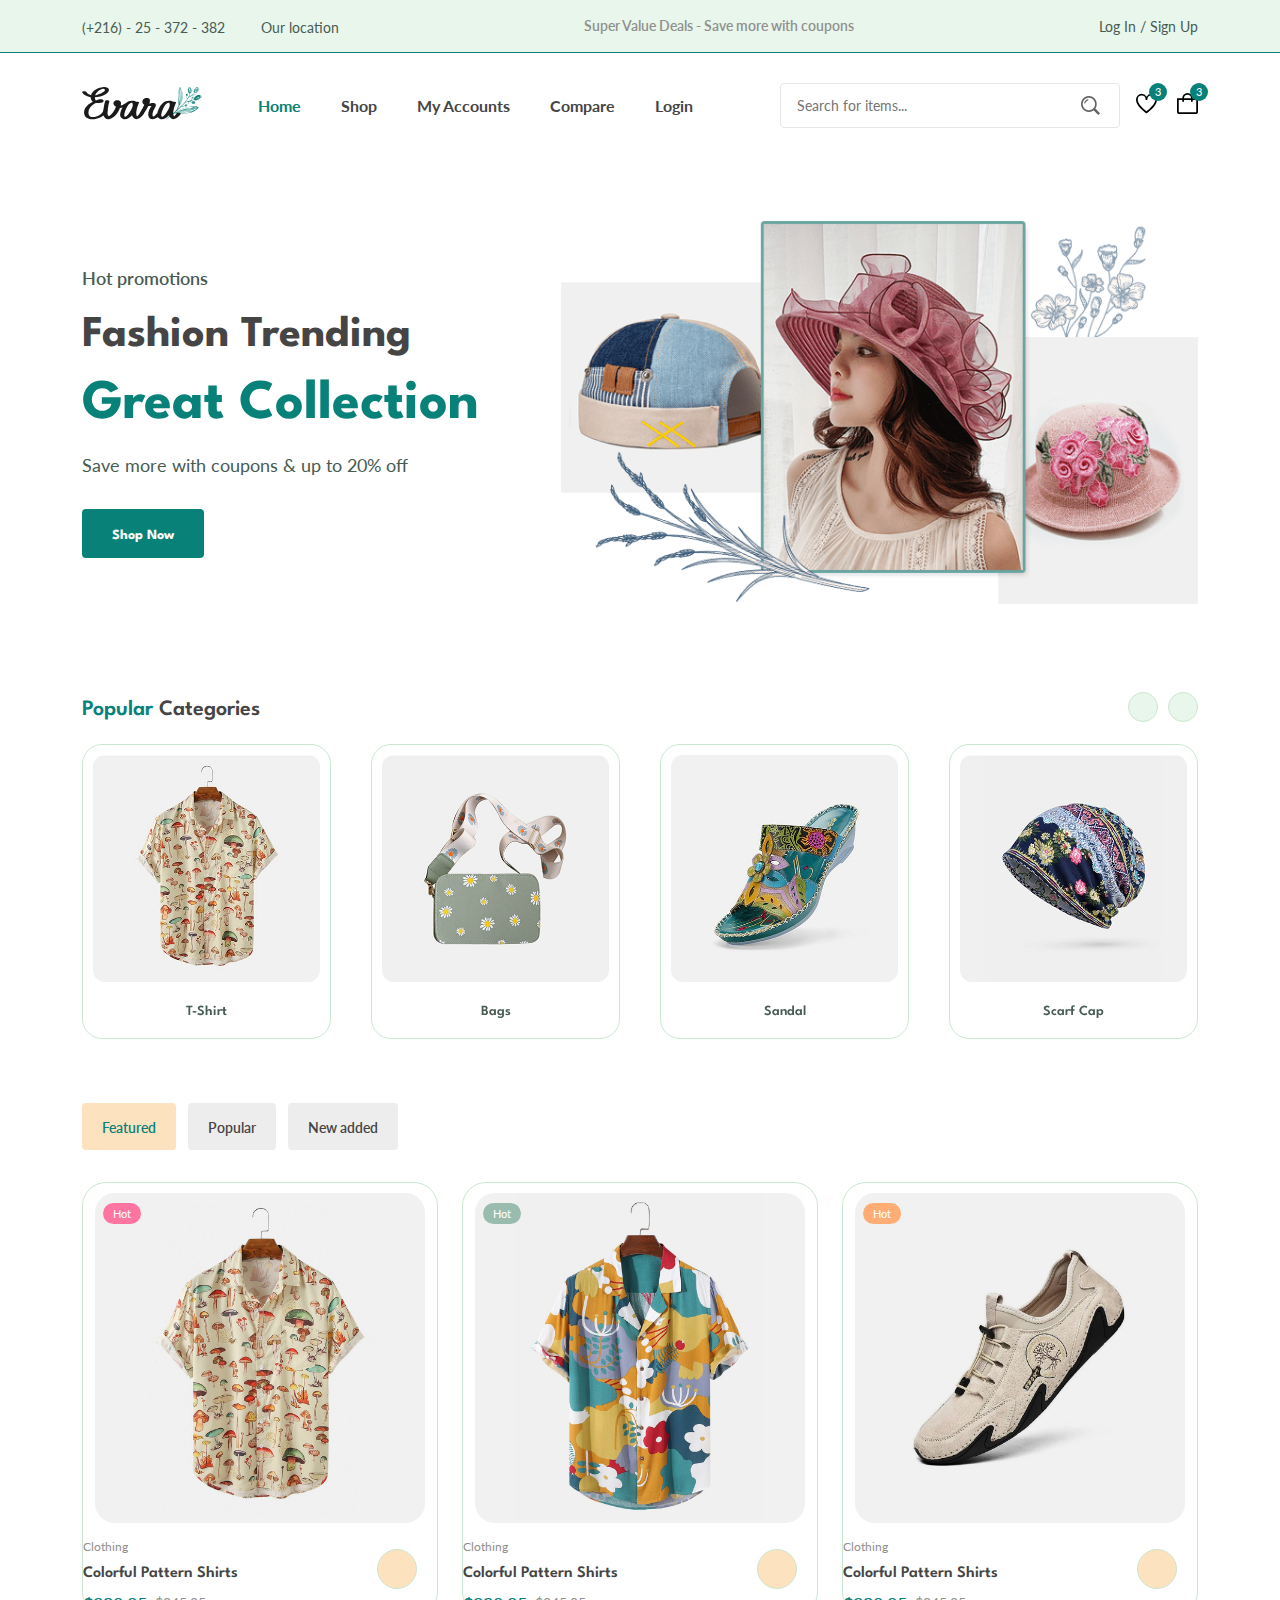
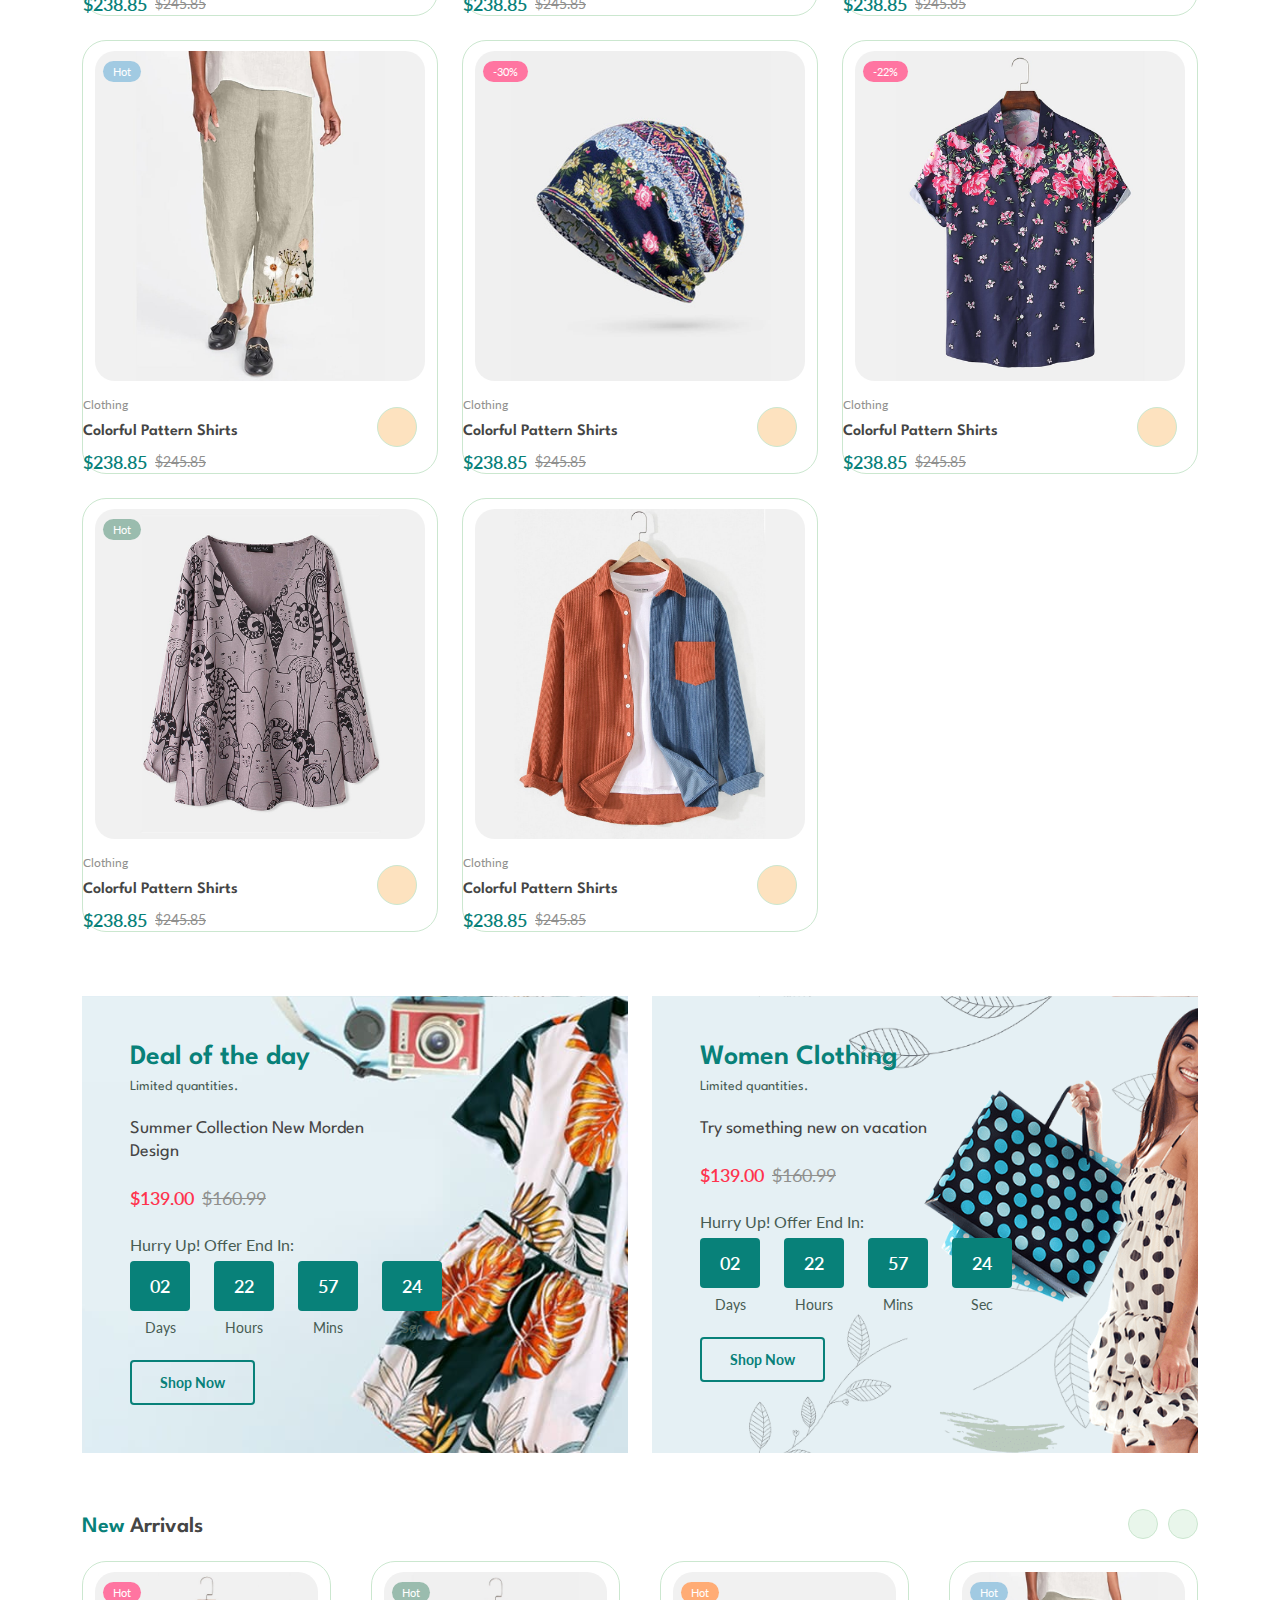
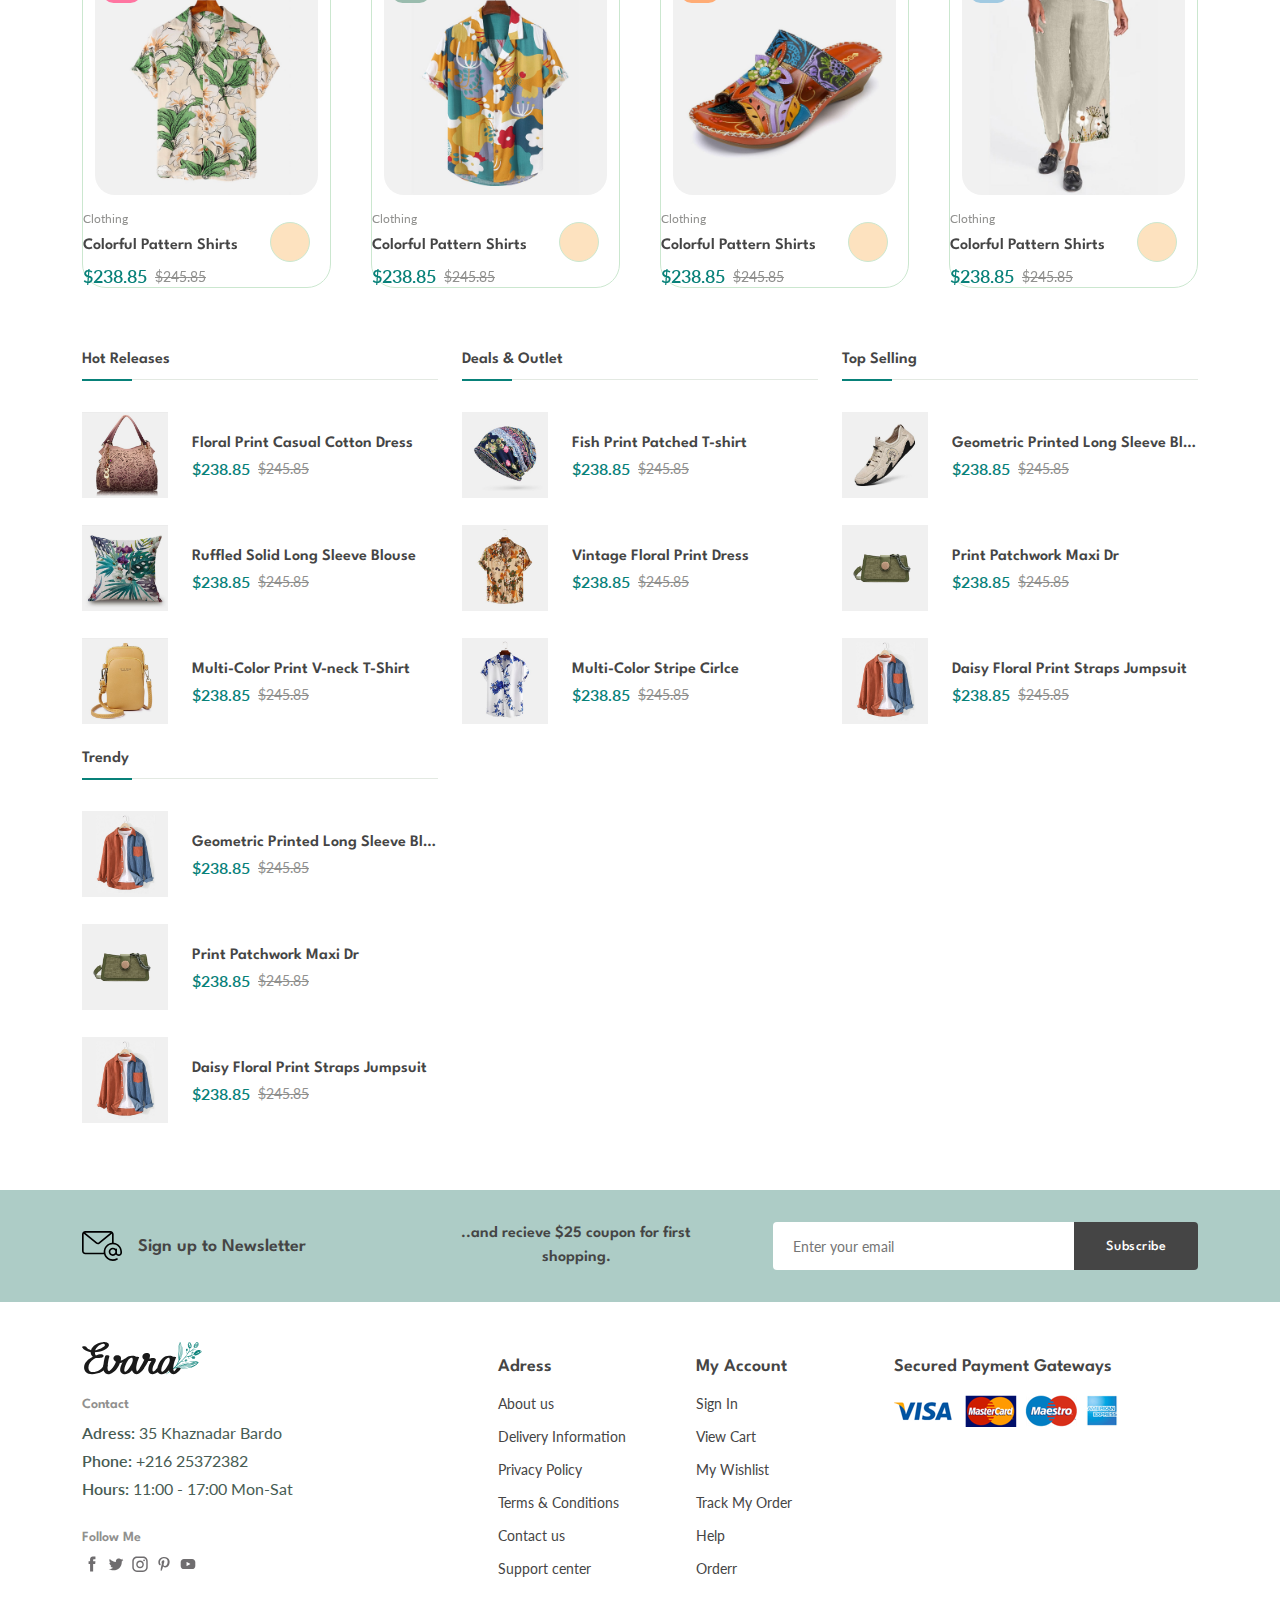
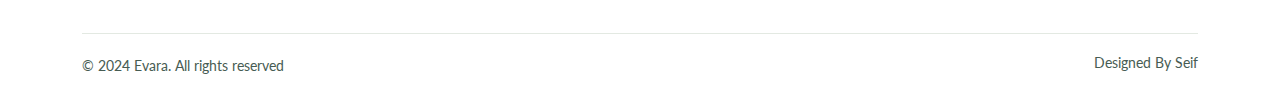
==== commit a98f9d41: "second commit" ====
--- a/index.html
+++ b/index.html
@@ -45,6 +45,16 @@
         </a>
 
         <div class="nav__menu" id="nav-menu">
+          <div class="nav__menu-top">
+            <a href="index.html" class="nav__menu-logo">
+              <img src="assets/img/logo.svg" alt="">
+            </a>
+
+            <div class="nav__close" id="nav-close">
+              <i class="fi fi-rs-cross-small"></i>
+            </div>
+          </div>
+
           <ul class="nav__list">
             <li class="nav__item">
               <a href="index.html" class="nav__link active-link">Home</a>
@@ -85,10 +95,15 @@
             <span class="count">3</span>
           </a>
 
-          <a href="wishlist.html" class="header__action-btn">
+          <a href="checkout.html" class="header__action-btn">
             <img src="assets/img/icon-cart.svg" alt="">
             <span class="count">3</span>
           </a>
+
+        <div class="header__action-btn nav__toggle" id="nav-toggle">
+          <img src="assets/img/menu-burger.svg" alt="">
+        </div>
+      
         </div>
       </nav>
     </header>
--- a/assets/css/styles.css
+++ b/assets/css/styles.css
@@ -49,16 +49,16 @@
 /* Responsive typography */
 @media screen and (max-width: 1200px) {
   :root {
-    --big-font-size: ;
-    --h1-font-size: ;
-    --h2-font-size: ;
-    --h3-font-size: ;
-    --h4-font-size: ;
-    --large-font-size: ;
-    --normal-font-size: ;
-    --small-font-size: ;
-    --smaller-font-size: ;
-    --tiny-font-size: ;
+    --big-font-size: 2.25rem ;
+    --h1-font-size: 2rem;
+    --h2-font-size: 1.375rem;
+    --h3-font-size: 1.25rem;
+    --h4-font-size: 1.125rem;
+    --large-font-size: 1rem;
+    --normal-font-size: 0.9375rem ;
+    --small-font-size: 0.8125rem;
+    --smaller-font-size: 0.6875rem;
+    --tiny-font-size: 0.625rem;
   }
 }
 
@@ -264,7 +264,7 @@
 }
 
 .header__action-btn img {
-  width: 24px;
+  width: 21px;
 }
 
 .header__action-btn .count{
@@ -280,7 +280,10 @@
   text-align: center;
   font-size: var(--tiny-font-size);
 }
-
+.nav__menu-top,
+.nav__toggle{
+  display: none;
+}
 /* Active link */
 .active-link,
 .nav__link:hover{
@@ -684,14 +687,6 @@
   position: relative;
 }
 
-.countdown__amount::after{
-  content: ':';
-  color: var(--title-color);
-  font-size: var(--large-font-size);
-  position: absolute;
-  right: -25%;
-  top: 20%;
-}
 
 .countdown__period{
   background-color: var(--first-color);
@@ -705,6 +700,10 @@
   font-weight: var(--weight-600);
   margin-bottom: .5rem;
 }
+.countdown__amount::after{
+  right: -30%;
+  top: 14%;
+}
 
 .unit{
   font-size: var(--small-font-size);
@@ -796,6 +795,7 @@
   font-family: var(--second-font);
   font-weight: var(--small-font-size);
   font-weight: var(--weight-600);
+  text-align: center;
 }
 
 .newsletter__form{
@@ -1178,19 +1178,229 @@
 /*=============== WISHLIST ===============*/
 
 /*=============== CHECKOUT ===============*/
-
+.checkout__container{
+  grid-template-columns: repeat(2, 1fr);
+}
+
+.checkout__group:nth-child(2){
+  border: 1px solid var(--border-color-alt);
+  padding: 2rem;
+  border-radius: 0.5rem;
+}
+
+.checkout__group .section__title{
+  font-size: var(--large-font-size);
+}
+
+.checkout__title{
+  font-size: var(--small-font-size);
+}
+
+.order__table tr th,
+.order__table tr td{
+  border: 1px solid var(--border-color-alt);
+  padding: 0.5rem;
+  text-align: center;
+}
+
+.order__table{
+  color: var(--title-color);
+  font-size: var(--small-font-size);
+}
+
+.order__img{
+  width: 80px;
+}
+
+.table__quantity,
+.order__subtitle{
+  font-size: var(--small-font-size);
+}
 /*=============== COMPARE ===============*/
 
 /*=============== LOGIN & REGISTER ===============*/
-
+.login-register__container {
+  grid-template-columns: repeat(2, 1fr);
+  align-items: flex-start;
+}
+
+.login,
+.register{
+  border: 1px solid var(--border-color-alt);
+  padding: 2rem;
+  border-radius: 0.5rem;
+}
 /*=============== ACCOUNTS ===============*/
 
 /*=============== BREAKPOINTS ===============*/
 /* For large devices */
 @media screen and (max-width: 1400px) {
+  .container {
+    max-width: 1140px;
+
+  }
+
+  .products__container,
+  .showcase__container{
+    grid-template-columns: repeat(3, 1fr);
+  }
 }
 
 @media screen and (max-width: 1200px) {
+  .container {
+    max-width: 960px;
+
+  }
+
+  .header__top{
+    display: none;
+  }
+
+  .nav {
+    height: calc(var(--header-height) + 1.5rem);
+  }
+
+  .nav__logo-img{
+    width: 120px;
+  }
+
+  .nav__menu {
+    position: fixed;
+    right: -100%;
+    top: 0;
+    max-width: 400px;
+    width: 100%;
+    height: 100%;
+    padding: 1.25rem 2rem;
+    background-color: var(--body-color);
+    z-index: 100;
+    flex-direction: column;
+    align-items: flex-start;
+    row-gap: 2rem;
+    box-shadow: 0 0 15px hsla(0, 0%, 0%, 0.1);
+    transition: right 0.3s ease;
+  }
+  
+  .show-menu {
+    right: 0;
+  }
+  
+ 
+  .nav__list{
+    order: 1;
+    flex-direction: column;
+    align-items: flex-start;
+    row-gap: 1.5rem;
+  }
+
+  .nav__link{
+    font-size: var(--large-font-size);
+  }
+
+  .header__search .form__input{
+    border-color: var(--first-color) ;
+  }
+
+  .nav__menu-top,
+  .nav__toggle {
+    display: flex;
+  }
+
+.nav__menu-top{
+  align-items: center;
+  justify-content: space-between;
+  width: 100%;
+  margin-bottom: 1.25rem;
+}
+.nav__menu-logo img{
+  width: 100px;
+
+}
+
+
+
+
+
+
+.detail__brand{
+  margin-block: 0.75rem;
+
+}
+.details__price{
+  padding-block: 0.75rem;
+}
+.short__description{
+  margin-bottom: 1.5rem;
+}
+
+.details__color{
+  margin-block: 1.75rem 1.25rem ;
+}
+
+.details__size{
+  margin-bottom: 2.25rem;
+}
+
+.color__link{
+  width: 22px;
+  height: 22px;
+}
+
+.size__link{
+  padding: 0.375rem 0.625rem;
+}
+
+.details__action{
+  margin-bottom: 2.75rem;
+}
+
+.nav__close{
+  font-size: var(--h2-font-size);
+  line-height: 1rem;
+}
+.header__action-btn img {
+  width: 21px;
+}
+.home__container{
+  grid-template-columns:  5.5fr 6.5fr;
+ }
+ 
+ .header__action-btn img{
+  width: 21px;
+}
+
+
+.countdown{
+  column-gap: 1rem;
+}
+
+.count{
+  width: 36px;
+  height: 36px;
+  line-height: 36px;
+}
+
+.countdown__amount::after{
+  right: -30%;
+  top: 14%;
+}
+.swiper-button-next,
+.swiper-button-prev{
+  top: -28%;
+  width: 26px;
+  height: 26px;
+}
+.swiper-button-prev{
+  right: 36px;
+}
+.account__tab{
+  padding: 0.75rem 1rem;
+}
+.checkout__group:nth-child(2){
+  padding: 1.5rem;
+
+}
+
 }
 
 /* For medium devices */
